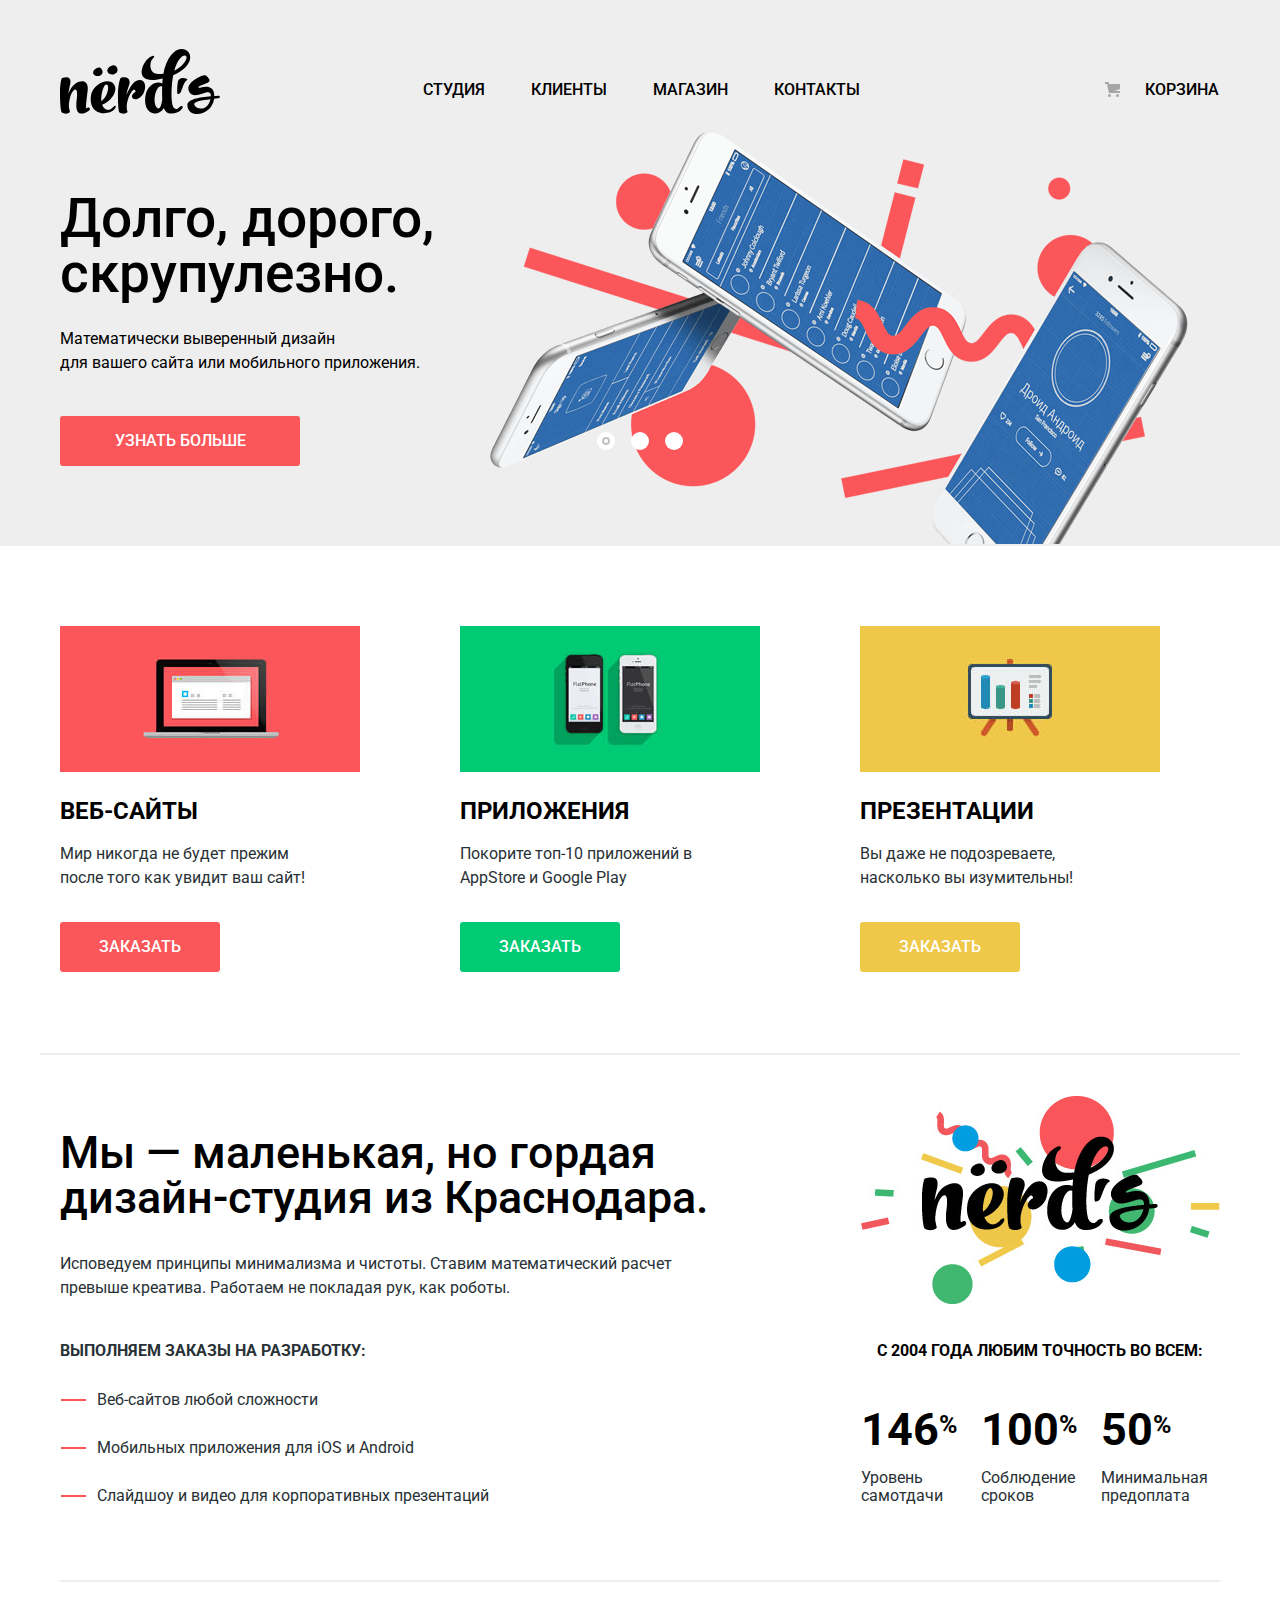
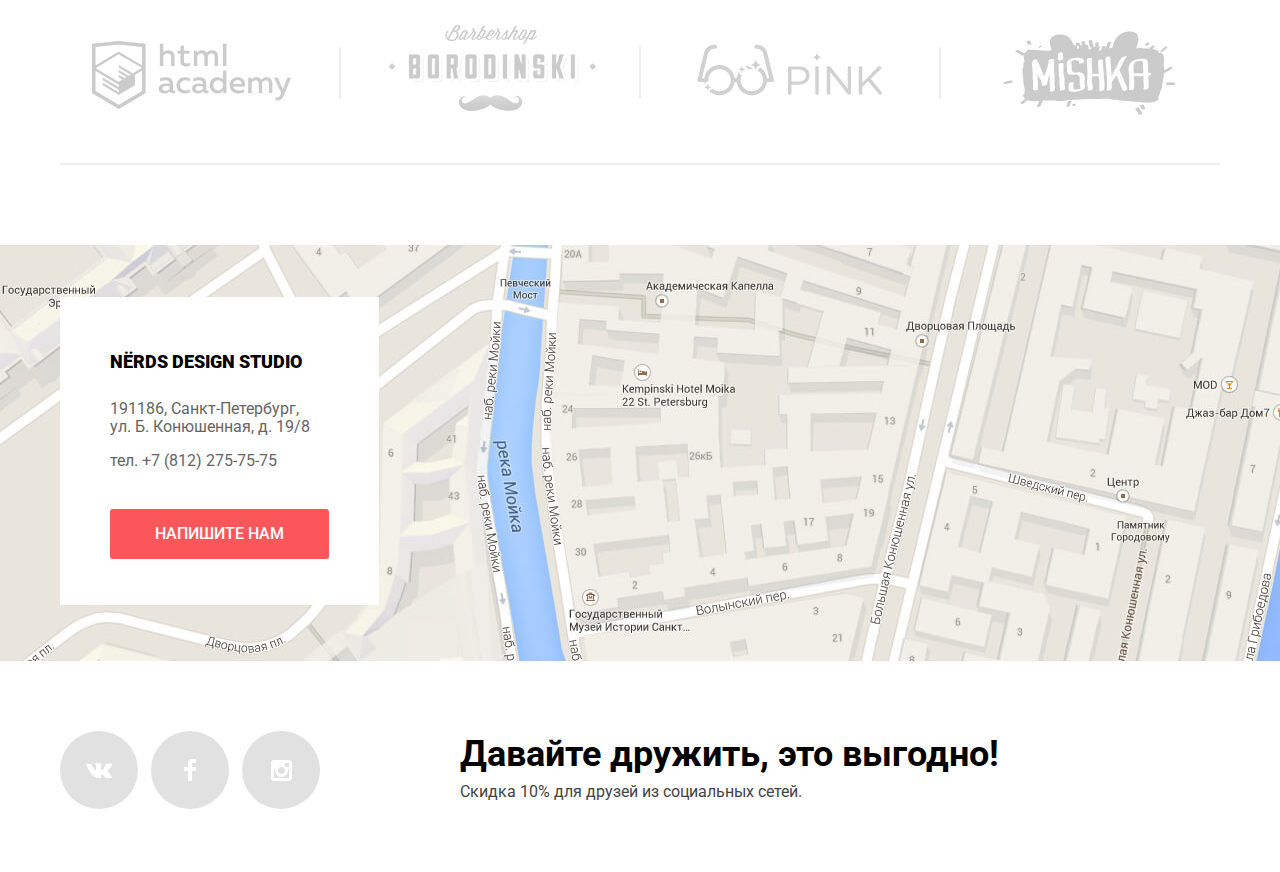
==== index.html @ b0006eb0 "Добавляет финальную версию" ====
<!DOCTYPE html>
<html lang="ru">
<head>
	<meta charset="utf-8">
	<title>Дизайн-студия Нёрдс</title>
	<link href="https://fonts.googleapis.com/css?family=Roboto:400,500,700&amp;subset=cyrillic" rel="stylesheet"> 
	<link rel="stylesheet" href="css/normalize.css">
	<link rel="stylesheet" href="css/minstyle.css">
</head>
<body>
<header class="main-header">
	<nav class="main-navigation">
		<div class="main-navigation-wrapper">
			<div class="container">
				<a class="main-header-logo">
					<img src="img/nerds-logo.svg" alt="Логотип Nerds" width="160" height="65">
				</a>
				<ul class="site-navigation">
					<li><a href="studio.html">Студия</a></li>
					<li><a href="clients.html">Клиенты</a></li>
					<li><a href="catalog.html">Магазин</a></li>
					<li><a href="contacts.html">Контакты</a></li>
				</ul>
				<ul class="user-navigation">
					<li class="cart-link"><a href="cart.html">Корзина</a></li>
				</ul>
			</div>
		</div>
	</nav>
	<section class="slider">
		<div class="container">
			<h2 class="visually-hidden">Преимущества</h2>
			<input class="visually-hidden" type="radio" id="product-1" name="toggle" checked>
			<input class="visually-hidden" type="radio" id="product-2" name="toggle">
			<input class="visually-hidden" type="radio" id="product-3" name="toggle">
			<div class="slider-controls">
				<label class="slider-controls-item slider-controls-item--1" for="product-1">Первый</label>
				<label class="slider-controls-item slider-controls-item--2" for="product-2">Второй</label>
				<label class="slider-controls-item slider-controls-item--3" for="product-3">Третий</label>
			</div>
			<ul class="slider-list">
				<li class="slider-item">
					<h3>Долго, дорого,<br> скрупулезно.</h3>
					<p>Математически выверенный дизайн<br> для вашего сайта или мобильного приложения.</p>
					<a class="slider-item-button button" href="#">Узнать больше</a>
				</li>
				<li class="slider-item">
					<h3>Любим математику как никто другой</h3>
					<p>Никакого креатива, только математические формулы для расчета идеальных пропорций.</p>
					<a class="slider-item-button button" href="#">Узнать больше</a>
				</li>
				<li class="slider-item">
					<h3>Только ночь,<br> только хардкор</h3>
					<p>Работать днем, как все? Мы против этого.<br> Ближе к полуночи работа только начинается.</p>
					<a class="slider-item-button button" href="#">Узнать больше</a>
				</li>
			</ul> 
		</div>
    </section>
</header>
<main>
	<section class="services container">
		<h2 class="visually-hidden">Услуги</h2>
		<ul class="services-list">
			<li class="services-item sites">
				<img src="img/illustration-1.jpg" alt="sites" width="300" height="146">
				<h3>Веб-сайты</h3>
				<p>Мир никогда не будет прежим после того как увидит ваш сайт!</p>
				<a class="button button-sites" href="catalog.html">Заказать</a>
			</li>
			<li class="services-item apps">
				<img src="img/illustration-2.jpg" alt="sites" width="300" height="146">
				<h3>Приложения</h3>
				<p>Покорите топ-10 приложений в AppStore и Google Play</p>
				<a class="button button-apps" href="catalog.html">Заказать</a>
			</li>
			<li class="services-item presentation">
				<img src="img/illustration-3.jpg" alt="sites" width="300" height="146">
				<h3>Презентации</h3>
				<p>Вы даже не подозреваете, насколько вы изумительны!</p>
				<a class="button button-presentation" href="catalog.html">Заказать</a>
			</li>
		</ul>
	</section>
	<section class="description container">
		<div class="about-us">
			<h2>Мы — маленькая, но гордая дизайн-студия из Краснодара.</h2>
			<p>Исповедуем принципы минимализма и чистоты. Ставим математический расчет превыше креатива. Работаем не покладая рук, как роботы.</p>
			<p class="orders">Выполняем заказы на разработку:</p>
			<ul class="orders-list">
				<li class="orders-item">Веб-сайтов любой сложности</li>
				<li class="orders-item">Мобильных приложения для iOS и Android</li>
				<li class="orders-item">Слайдшоу и видео для корпоративных презентаций</li>
			</ul>
		</div>
		<div class="statistic">
			<div class="nerds-stat-logo">
				<img src="img/nerds-illustration.jpg" alt="Статистика Нёрдс" width="360" height="208">
			</div>
			<table class="statistic-table">
				<caption class="statistic-list">С 2004 года любим точность во всем:</caption>
				<tr class="statistic-percents">
					<td>146<sup>%</sup></td>
					<td>100<sup>%</sup></td>
					<td>50<sup>%</sup></td>
				</tr>
				<tr class="statistic-title">
					<td>Уровень самотдачи</td>
					<td>Соблюдение сроков</td>
					<td>Минимальная предоплата</td>
				</tr>
			</table>
		</div>
	</section>
	<section class="partners container">
		<h3 class="visually-hidden">Наши партнеры</h3>
		<ul class="partners-list">
			<li class="partners-item">
				<div class="htmlacademy-wrapper">
					<a class="htmlacademy" href="https://htmlacademy.ru/intensive/htmlcss">
						<span class="visually-hidden">HTML Academy</span>
						<img src="img/logo-1.png" alt="htmlacademy" width="260" height="180">
					</a>
				</div>
			</li>
			<li class="partners-item">
				<div class="barbershop-wrapper">
					<a class="barbershop" href="https://barbershop.ru">
						<span class="visually-hidden">Barbershop Borodinski</span>
						<img src="img/logo-2.png" alt="htmlacademy" width="260" height="180">
					</a>
				</div>
			</li>
			<li class="partners-item">
				<div class="pink-wrapper">
					<a class="pink" href="https://pink.ru">
						<span class="visually-hidden">Pink</span>
						<img src="img/logo-3.png" alt="htmlacademy" width="260" height="180">
					</a>
				</div>
			</li>
			<li class="partners-item">
				<div class="mishka-wrapper">
					<a class="mishka" href="https://mishka.ru" aria-label="[Mishka]">
						<span class="visually-hidden">Pink</span>
						<img src="img/logo-4.png" alt="htmlacademy" width="260" height="180">
					</a>
				</div>
			</li>
		</ul>
	</section>
	<section class="contacts">
		<div class="contacts-wrapper ">
			<div class="contacts-wrapper-info">
				<h3 class="visually-hidden">Контактная информация</h3>
				<p class="contact-info"><b>NЁRDS DESIGN STUDIO</b></p>
				<p class="contact-addr">191186, Санкт-Петербург,<br>
				ул. Б. Конюшенная, д. 19/8<br>
				</p>
				<p class="contact-phone">тел. +7 (812) 275-75-75</p>
				<a class="button contacts-button" href="writeus.html">Напишите нам</a>
			</div>
		</div>
		<div class="map">
			<iframe src="https://www.google.com/maps/embed?pb=!1m14!1m8!1m3!1d1998.5652524345262!2d30.321449282226784!3d59.93935586228049!3m2!1i1024!2i768!4f13.1!3m3!1m2!1s0x4696310fca145cc1%3A0x42b32648d8238007!2z0JHQvtC70YzRiNCw0Y8g0JrQvtC90Y7RiNC10L3QvdCw0Y8g0YPQuy4sIDE5LzgsINCh0LDQvdC60YIt0J_QtdGC0LXRgNCx0YPRgNCzLCDQoNC-0YHRgdC40Y8sIDE5MTE4Ng!5e0!3m2!1sru!2sua!4v1536002552694" width="1440" height="416" style="border:0" allowfullscreen></iframe>
		</div>
	</section>
</main>
<footer class="main-footer">
	<div class="container">
		<div class="social">
			<ul class="social-list">
				<li><a class="social-button" href="#" aria-label="[Вконтакте]">
					<svg xmlns="http://www.w3.org/2000/svg" width="26" height="15" viewBox="0 0 26 15"><path fill="#FFF" d="M16.138 11.51c.956-.309 2.18 2.04 3.483 2.939.978.681 1.727.534 1.727.534l3.473-.05s1.815-.112.957-1.554c-.071-.12-.503-1.069-2.585-3.022-2.177-2.043-1.882-1.712.739-5.244 1.597-2.153 2.236-3.468 2.036-4.028-.192-.539-1.365-.399-1.365-.399L20.69.713c-.381.001-.704.119-.851.515-.003.004-.621 1.666-1.445 3.079-1.741 2.989-2.436 3.148-2.724 2.961-.661-.433-.494-1.737-.494-2.664 0-2.897.432-4.105-.846-4.417-.427-.104-.739-.172-1.828-.182-1.392-.021-2.574 0-3.244.329-.445.223-.786.712-.579.74.26.035.843.16 1.155.586.401.552.389 1.789.389 1.789s.229 3.411-.54 3.834c-.528.29-1.25-.302-2.803-3.016-.793-1.388-1.392-2.922-1.392-2.922s-.116-.285-.326-.441c-.25-.185-.6-.244-.6-.244L.848.684S.29.7.085.946c-.182.218-.015.668-.015.668s2.909 6.881 6.203 10.347c3.02 3.182 6.452 2.971 6.452 2.971h1.555s.469-.054.709-.312c.224-.24.214-.691.214-.691s-.031-2.109.935-2.419z"/></svg></a>
				</li>
				<li><a class="social-button" href="#" aria-label="[Фейсбук]">
					<svg xmlns="http://www.w3.org/2000/svg" width="12" height="22" viewBox="0 0 12 22"><path fill="#FFF" d="M12 4V0H8a4 4 0 0 0-4 4v4H0v4h4v10h4V12h4V8H8V4h4z"/></svg></a>
				</li>
				<li><a class="social-button" href="#" aria-label="[Инстаграм]">
					<svg xmlns="http://www.w3.org/2000/svg" width="21" height="21" viewBox="0 0 21 21"><path fill="#FFF" d="M18 0H3C1.35 0 0 1.35 0 3v15c0 1.65 1.35 3 3 3h15c1.65 0 3-1.35 3-3V3c0-1.65-1.35-3-3-3zm-7.5 7c1.93 0 3.5 1.57 3.5 3.5S12.43 14 10.5 14 7 12.43 7 10.5 8.57 7 10.5 7zM18 18H3V9h1.181A6.504 6.504 0 0 0 4 10.5a6.5 6.5 0 1 0 13 0 6.45 6.45 0 0 0-.181-1.5H18v9zm0-11h-4V3h4v4z"/></svg></a>
				</li>
			</ul>
		</div>
		<div class="social-friend">
			<p class="social-title">Давайте дружить, это выгодно!</p>
			<p class="social-description">Скидка 10% для друзей из социальных сетей.</p>
		</div>
	</div>
</footer>	
<section class="modal modal-write-us">
	<button class="modal-close" type="button">
		<svg xmlns="http://www.w3.org/2000/svg" width="21" height="21" viewBox="0 0 21 21"><path fill="#FB565A" d="M13.328 10.5l7.371-7.371a1.003 1.003 0 0 0 0-1.414L19.285.3a1.003 1.003 0 0 0-1.414 0L10.5 7.672 3.129.301a1.003 1.003 0 0 0-1.414 0L.301 1.715a1.003 1.003 0 0 0 0 1.414L7.672 10.5.301 17.871a1.003 1.003 0 0 0 0 1.414l1.415 1.414a1.003 1.003 0 0 0 1.414 0l7.371-7.371 7.371 7.371a1.003 1.003 0 0 0 1.414 0l1.414-1.414a1.003 1.003 0 0 0 0-1.414L13.328 10.5z"/>
		</svg>
	</button>
	<h2 class="message-title">Напишите нам</h2>
	<form class="message-form" action="https://echo.htmlacademy.ru" method="post">
		<div class="message-wrapper" >
			<label class="message-item" for="message-name">Ваше имя</label>
			<input type="text" name="login" id="message-name" placeholder="Имя Фамилия">
		</div>
		<div class="message-wrapper">
			<label class="message-item" for="message-email">Ваш e-mail</label>
			<input type="email" name="e-mail" id="message-email" placeholder="email@example.com">
		</div>
		<div class="message-wrapper message-wrapper-text">
			<label class="message-item" for="message-text">Текст письма:</label>
			<textarea name="letter-text" id="message-text" cols="30" rows="5" placeholder="В свободной форме"></textarea>
		</div>
		<button class="button modal-button-send" type="submit">Отправить</button>
	</form>
</section>
<script src="js/minscript.js"></script>
</body>
</html>
---- css/minstyle.css ----
body{margin:0;padding:0;min-width:1200px;font-family:"Roboto",Arial,sans-serif;font-size:16px;line-height:24px;font-weight:400;color:#000}a{text-decoration:none}img{max-width:100%;height:auto}.visually-hidden{position:absolute;width:1px;height:1px;margin:-1px;border:0;padding:0;white-space:nowrap;-webkit-clip-path:inset(100%);clip-path:inset(100%);clip:rect(0 0 0 0);overflow:hidden}.container{width:1200px;margin:0 auto;padding:0 20px;-webkit-box-sizing:border-box;box-sizing:border-box}.main-header{font-size:16px;line-height:30px;background-color:#eee}.main-navigation{display:-webkit-box;display:-ms-flexbox;display:flex;-webkit-box-orient:vertical;-webkit-box-direction:normal;-ms-flex-direction:column;flex-direction:column;-webkit-box-align:center;-ms-flex-align:center;align-items:center}.main-header-logo{width:160px;height:65px;padding-right:80px;padding-top:49px}.main-header-logo:hover{opacity:.8}.main-header-logo:active{opacity:.3}.main-navigation-wrapper{width:100%;margin-bottom:0;background-color:#eee}.main-navigation-wrapper .container{display:-webkit-box;display:-ms-flexbox;display:flex;-webkit-box-pack:justify;-ms-flex-pack:justify;justify-content:space-between}.site-navigation,.user-navigation{padding:0;list-style:none}.site-navigation{position:relative;display:-webkit-box;display:-ms-flexbox;display:flex;-ms-flex-wrap:wrap;flex-wrap:wrap;width:560px;padding-top:34px}.site-navigation-current::after{content:"";position:absolute;bottom:-5px;left:253px;width:74px;height:2px;background-color:#fb565a}.user-navigation{display:-webkit-box;display:-ms-flexbox;display:flex;max-width:160px}.site-navigation a,.user-navigation a{display:block;padding-top:25px;padding-right:23px;padding-bottom:0;padding-left:23px;vertical-align:middle;font-size:16px;line-height:30px;font-weight:500;color:#000;text-transform:uppercase}.site-navigation a:hover,.site-navigation a:focus,.user-navigation a:hover,.user-navigation a:focus{color:#fb565a}.site-navigation a:active,.user-navigation a:active{color:#a6a6a6}.user-navigation .cart-link{position:relative;padding-left:62px;padding-top:34px}.cart-link::before{content:"";position:absolute;top:66px;left:45px;width:15px;height:15px;background-image:url(../img/cart-icon.svg);background-repeat:no-repeat;background-position:0 0;opacity:.3}.slider{position:relative;background-color:#eee;margin-bottom:80px}.slider-controls{position:absolute;left:50%;bottom:104px;z-index:4;width:160px;height:18px;text-align:center;font-size:0;-webkit-transform:translateX(-50%);-ms-transform:translateX(-50%);transform:translateX(-50%)}.slider-controls label{position:relative;display:inline-block;width:18px;height:18px;padding:8px;border-radius:50%;cursor:pointer}.slider-controls label::after{content:"";position:absolute;top:8px;left:8px;z-index:1;width:18px;height:18px;background:#fff;border-radius:50%}.slider-list{margin:0;padding:0;list-style:none}.slider-item{display:none;padding:70px 0 80px 0}.slider-item:nth-child(1){background-image:url(../img/slide1.png);background-repeat:no-repeat;background-position:99% -8px}.slider-item:nth-child(2){background-image:url(../img/slide2.png);background-repeat:no-repeat;background-position:100% 0}.slider-item:nth-child(3){background-image:url(../img/slide3.png);background-repeat:no-repeat;background-position:100% 20px}#product-1:checked~.slider-list .slider-item:nth-child(1){display:block}#product-2:checked~.slider-list .slider-item:nth-child(2){display:block}#product-3:checked~.slider-list .slider-item:nth-child(3){display:block}#product-1:focus~.slider-controls .slider-controls-item--1::after,#product-2:focus~.slider-controls .slider-controls-item--2::after,#product-3:focus~.slider-controls .slider-controls-item--3::after{outline:rgb(59,153,252) auto 1px}#product-1:checked~.slider-controls .slider-controls-item--1::before,#product-2:checked~.slider-controls .slider-controls-item--2::before,#product-3:checked~.slider-controls .slider-controls-item--3::before{content:"";position:absolute;left:50%;top:50%;z-index:2;width:4px;height:4px;margin:-4px;background-color:inherit;border:2px solid #c1c1c1;border-radius:50%}.slider-item h3{max-width:600px;margin:0;margin-bottom:26px;font-size:55px;line-height:55px;font-weight:500}.slider-item p{font-size:16px;line-height:24px;max-width:430px;margin:0;margin-bottom:41px}.button{display:block;width:240px;padding:16px 0;font-size:16px;line-height:18px;font-weight:500;color:#fff;text-transform:uppercase;text-align:center;vertical-align:middle;text-decoration:none;background-color:#fb565a;border-radius:3px;border:none}.button:hover{background-color:#e74246}.button:active{color:rgba(255,255,255,.3);background-color:#d7373b;-webkit-box-shadow:0 3px rgba(0,0,0,.1) inset;box-shadow:0 3px rgba(0,0,0,.1) inset}.services{border-bottom:2px solid #eee;padding-bottom:61px;margin-bottom:20px}.services-list{display:-webkit-box;display:-ms-flexbox;display:flex;-webkit-box-pack:center;-ms-flex-pack:center;justify-content:center;-ms-flex-wrap:wrap;flex-wrap:wrap;margin:0;padding:0;list-style:none}.services-item{width:300px;margin-right:100px;margin-bottom:20px}.services-item:last-child{margin-right:60px}.services-item h3{margin:0;padding:0;padding-top:17px;font-size:24px;line-height:30px;font-weight:700;text-transform:uppercase}.services-item p{padding-bottom:16px;width:260px;color:#283136}.services-list .button{width:160px}.button-apps{background-color:#00ca74}.button-apps:hover{background-color:#00bc6c}.button-apps:active{background-color:#096}.button-presentation{background-color:#efc84a}.button-presentation:hover{background-color:#eab534}.button-presentation:active{background-color:#e5a722}.description{display:-webkit-box;display:-ms-flexbox;display:flex;-webkit-box-pack:justify;-ms-flex-pack:justify;justify-content:space-between;margin-top:41px;margin-bottom:72px}.about-us{width:660px}.statistic{width:360px}.about-us h2{margin:0;padding:0;padding-top:34px;padding-bottom:16px;font-size:45px;line-height:45px;font-weight:500}.about-us p{color:#283136}.orders{padding:0;padding-top:23px;font-size:16px;font-weight:700;line-height:24px;text-transform:uppercase}.orders-list{margin:0;margin-top:25px;padding:0;list-style:none}.orders-item{position:relative;margin-top:24px;padding-left:37px;color:#283136}.orders-item::before{content:"";position:absolute;top:11px;left:1px;width:25px;height:2px;background-color:#fb565a}.nerds-stat-logo{margin-bottom:28px}.statistic-table{border-collapse:collapse}.statistic-list{margin-bottom:43px;text-transform:uppercase;font-weight:700}.statistic-table td{width:33.33%}.statistic-title td{padding-top:16px}.statistic-percents{font-size:45px;line-height:45px;font-weight:700}.statistic-percents sup{font-size:25px}.statistic-title{line-height:18px;color:#283136}.partners{margin:0 auto;margin-bottom:80px}.partners-list{position:relative;max-height:181px;padding:0;margin:0;display:-webkit-box;display:-ms-flexbox;display:flex;-webkit-box-pack:justify;-ms-flex-pack:justify;justify-content:space-between;-webkit-box-align:center;-ms-flex-align:center;align-items:center;list-style:none;border-bottom:2px solid #eee;border-top:2px solid #eee}.htmlacademy-wrapper::after{content:"";position:absolute;top:65px;left:279px;width:2px;height:52px;background-color:#eee}.htmlacademy{opacity:.2}.htmlacademy:hover{opacity:1}.htmlacademy:active{opacity:.1}.barbershop-wrapper::after{content:"";position:absolute;top:65px;left:579px;width:2px;height:52px;background-color:#eee}.barbershop{opacity:.2}.barbershop:hover{opacity:1}.barbershop:active{opacity:.1}.pink-wrapper::after{content:"";position:absolute;top:65px;left:879px;width:2px;height:52px;background-color:#eee}.pink{opacity:.2}.pink:hover{opacity:1}.pink:active{opacity:.1}.mishka{opacity:.2}.mishka:hover{opacity:1}.mishka:active{opacity:.1}.contacts-wrapper{position:relative;width:1160px;margin:0 auto;padding:0 20px}.contacts-wrapper-info{position:absolute;top:52px;left:20px;width:319px;min-height:308px;background-color:#fff}.map iframe{min-width:1160px;width:100%;height:416px;margin:0 auto;padding:0;border:none;background-image:url(../img/index-map.jpg)}.contact-info{margin:0;padding:0;font-size:18px;line-height:30px;font-weight:700;padding:50px 50px 7px 50px}.contact-addr,.contact-phone{padding-left:50px;line-height:18px;color:#666}.contacts-button{width:219px;margin:39px 40px 20px 50px}.header-container{display:-webkit-box;display:-ms-flexbox;display:flex;-webkit-box-pack:center;-ms-flex-pack:center;justify-content:center;background-color:#eee;padding-bottom:70px;margin-bottom:55px}.header-container h1{font-size:55px;line-height:55px;font-weight:500;width:760px;padding-top:34px;padding-left:27px}.content-columns{display:-webkit-box;display:-ms-flexbox;display:flex;-webkit-box-pack:justify;-ms-flex-pack:justify;justify-content:space-between}.filters{width:260px}.main-content{width:760px}.content-list{display:-webkit-box;display:-ms-flexbox;display:flex;-ms-flex-wrap:wrap;flex-wrap:wrap;-webkit-box-pack:justify;-ms-flex-pack:justify;justify-content:space-between;list-style:none;margin:0;padding:0;margin-bottom:25px}.filter fieldset{margin:0;padding:0;border:none}.range-filter{width:260px;margin-top:49px;margin-bottom:56px}.filter legend{font-size:18px;line-height:30px;font-weight:700;text-transform:uppercase}.range-controls{position:relative;height:41px;margin-bottom:15px;padding-top:39px;padding-right:20px;padding-left:20px;background-color:#f1f1f1;border-radius:5px}.range-controls .scale{height:2px;background:#d7dcde}.range-controls .bar{width:70%;height:2px;background:#00ca74}.range-controls .toggle{position:absolute;top:31px;left:0;width:4px;height:4px;padding:0;border:8px solid #fff;background-color:#ababab;-webkit-box-shadow:0 2px 1px 0 #cfcfcf;box-shadow:0 2px 1px 0 #cfcfcf;border-radius:50%;cursor:pointer}.range-controls .toggle-min{left:18px}.range-controls .toggle-max{left:160px}.price-controls{font-size:0}.price-controls label{display:inline-block;vertical-align:middle;width:50%;font-size:16px;text-transform:uppercase}.price-controls input{width:60px;padding:8px 10px;margin-left:10px;font-family:Roboto,Arial,sans-serif;font-size:16px;text-align:center;color:#283136;border:none;border-radius:5px;background:#f1f1f1}.max-price{text-align:right}.filter ul{padding:0;margin:0;list-style:none;line-height:20px;color:#283136}.filter-input:hover + label,.filter-input:focus + label{color:#000}.filter-input:disabled + label{color:#000;opacity:.3}.filter-button{width:260px;line-height:18px;color:#000;text-transform:uppercase;background-color:#eee}.filter-button:hover{background-color:#dfdfdf}.filter-button:active{color:rgba(0,0,0,.3);background-color:#d5d5d5}.grid-item input[type="radio"]{padding:0;margin:0;opacity:0}.grid-item label{position:relative;padding-left:5px;vertical-align:middle}.grid-list{padding:0;margin:0;margin-top:16px;margin-bottom:25px}.grid-item{padding-left:14px;padding-bottom:19px}.grid-item label::before{content:"";display:inline-block;vertical-align:middle;position:absolute;left:-30px;top:-3px;width:25px;height:25px;background-image:url(../img/radio-off.svg);background-repeat:no-repeat;opacity:.4}.grid-item input[type="radio"]:checked + label::before{content:"";display:inline-block;vertical-align:middle;position:absolute;left:-30px;top:-3px;width:25px;height:25px;background-image:url(../img/radio-on.svg);background-repeat:no-repeat;opacity:.4}.grid-item input[type="radio"]:hover + label::before{opacity:1;color:#000}.grid-item input[type="radio"]:disabled + label::before{opacity:.3}.grid-item input[type="radio"]:focus + label::before{outline:rgb(59,153,252) auto 1px}.features-item input[type="checkbox"]{padding:0;margin:0;opacity:0}.features-item label{position:relative;padding-left:5px;vertical-align:middle}.features-list{padding:0;margin:0;margin-top:16px;margin-bottom:31px}.features-item{padding-left:15px;padding-bottom:19px}.features-item label::before{content:"";display:inline-block;vertical-align:middle;position:absolute;left:-31px;top:-2px;width:23px;height:23px;background-image:url(../img/checkbox-off.svg);background-repeat:no-repeat;opacity:.4}.features-item input[type="checkbox"]:checked + label::before{content:"";display:inline-block;vertical-align:middle;position:absolute;left:-31px;top:-2px;width:27px;height:23px;background-image:url(../img/checkbox-on.svg);background-repeat:no-repeat;opacity:.4}.features-item input[type="checkbox"]:hover + label::before{opacity:1;color:#000}.features-item input[type="checkbox"]:disabled + label::before{opacity:.3}.features-item input[type="checkbox"]:focus + label::before{outline:rgb(59,153,252) auto 1px}.sorting{position:relative;display:-webkit-box;display:-ms-flexbox;display:flex;-webkit-box-pack:justify;-ms-flex-pack:justify;justify-content:space-between;padding-top:5px;padding-bottom:56px}.sort-content{display:-webkit-box;display:-ms-flexbox;display:flex;-webkit-box-pack:start;-ms-flex-pack:start;justify-content:flex-start;margin:0;padding:0;width:360px;list-style:none;text-transform:uppercase;font-size:14px;line-height:18px}.sort{margin:0;font-size:18px;line-height:18px;font-weight:700;text-transform:uppercase}.sort-content-item{padding-right:26px}.sort-button{color:#b2b2b2}.sort-button-active{color:#000}.sort-button:hover{color:#666}.sort-button:active{color:#000}.sort-button-down{position:absolute;width:11px;height:10px;top:9px;right:29px;background-image:url(../img/icon-down-dir.svg);background-repeat:no-repeat}.sort-button-up{position:absolute;width:11px;height:10px;top:9px;right:0;background-image:url(../img/icon-up-dir.svg);background-repeat:no-repeat;opacity:.2}.sort-button-down:hover{opacity:.5}.sort-button-down:active{opacity:1}.sort-button-up:hover{opacity:.5}.sort-button-up:active{opacity:1}.content-item h3{margin:0;padding:0;padding-top:25px;padding-bottom:15px;font-size:18px;line-height:30px;font-weight:700;text-transform:uppercase}.content-item p{margin:0;padding:0;padding-bottom:31px;padding-left:5px;padding-right:5px;width:240px;text-align:center;font-size:16px;line-height:18px;color:#666}.content-button{width:200px;margin-bottom:49px}.content-item{position:relative;width:360px;margin-bottom:27px;padding-top:40px}.content-item:hover{-webkit-box-shadow:0 6px 15px 0 rgba(0,1,1,.25);box-shadow:0 6px 15px 0 rgba(0,1,1,.25)}.content-item-wrapper::before{content:"";position:absolute;width:360px;height:40px;top:0;left:0;background:url(../img/browser.svg) no-repeat;opacity:.12}.content-item-wrapper:hover::before{opacity:1}.content-item-hidden{position:absolute;width:360px;bottom:0;left:0;background-color:#eee;display:none}.content-item:hover .content-item-hidden{display:-webkit-box;display:-ms-flexbox;display:flex;-webkit-box-orient:vertical;-webkit-box-direction:normal;-ms-flex-direction:column;flex-direction:column;-webkit-box-align:center;-ms-flex-align:center;align-items:center}.page-switch{display:-webkit-box;display:-ms-flexbox;display:flex;-ms-flex-wrap:wrap;flex-wrap:wrap;list-style:none;padding:0;margin:0;margin-bottom:60px}.page-item a{display:block;padding:13px 21px 13px 20px;margin-right:11px;color:#000;text-transform:uppercase;background-color:#eee;border-radius:3px}.page-item:last-child a{padding:13px 80px 13px 80px}.button-next{padding:0;margin:0;width:260px}.page-item a:hover{-webkit-box-shadow:inset 0 0 0 3px #dfdfdf;box-shadow:inset 0 0 0 3px #dfdfdf;background-color:#dfdfdf}.page-item a:active{color:rgba(0,0,0,.3);background-color:#d5d5d5;-webkit-box-shadow:inset 0 3px rgba(0,0,0,.1);box-shadow:inset 0 3px rgba(0,0,0,.1)}.page-item-curent a{-webkit-box-shadow:inset 0 0 0 3px #dbdbdb;box-shadow:inset 0 0 0 3px #dbdbdb;background-color:#fff}.main-footer .container{display:-webkit-box;display:-ms-flexbox;display:flex}.social{margin:0;margin-right:140px}.social-friend{width:560px}.main-footer{margin:63px 0}.social-list{display:-webkit-box;display:-ms-flexbox;display:flex;-ms-flex-wrap:wrap;flex-wrap:wrap;-webkit-box-pack:justify;-ms-flex-pack:justify;justify-content:space-between;width:260px;margin:0 auto;padding:0;list-style:none}.social-list a{text-decoration:none}.social-button{display:-webkit-box;display:-ms-flexbox;display:flex;-webkit-box-align:center;-ms-flex-align:center;align-items:center;-webkit-box-pack:center;-ms-flex-pack:center;justify-content:center;width:78px;height:78px;background-color:#e1e1e1;border-radius:50%}.social-button:hover,.social-button:focus{background-color:#e74246;-webkit-transition:0.5s;-o-transition:0.5s;transition:0.5s}.social-button:active path{fill:#e37376;background-color:#d7373b}.social-title{margin:0;margin-top:5px;padding:0;font-size:36px;line-height:36px;font-weight:700}.social-description{margin:0;margin-top:9px;padding:0;line-height:22px;color:#444}@-webkit-keyframes fadein{0%{-webkit-transform:scale(50%,50%);transform:scale(50%,50%);opacity:0}100%{-webkit-transform:scale(50%,50%);transform:scale(50%,50%);opacity:1}}@keyframes fadein{0%{-webkit-transform:scale(50%,50%);transform:scale(50%,50%);opacity:0}100%{-webkit-transform:scale(50%,50%);transform:scale(50%,50%);opacity:1}}@-webkit-keyframes shake{0%,100%{-webkit-transform:translate(-50%,-50%);transform:translate(-50%,-50%)}10%,30%,50%,70%,90%{-webkit-transform:translate(-49.8%,-49.8%);transform:translate(-49.8%,-49.8%)}20%,40%,60%,80%{-webkit-transform:translate(-50.2%,-50.2%);transform:translate(-50.2%,-50.2%)}}@keyframes shake{0%,100%{-webkit-transform:translate(-50%,-50%);transform:translate(-50%,-50%)}10%,30%,50%,70%,90%{-webkit-transform:translate(-49.8%,-49.8%);transform:translate(-49.8%,-49.8%)}20%,40%,60%,80%{-webkit-transform:translate(-50.2%,-50.2%);transform:translate(-50.2%,-50.2%)}}.modal{width:760px;margin:0 auto;position:fixed;z-index:5;top:50%;left:50%;-webkit-transform:translate(-50%,-50%);-ms-transform:translate(-50%,-50%);transform:translate(-50%,-50%);background-color:#fff;padding:62px 100px 84px 100px;-webkit-box-shadow:0 20px 40px 0 rgba(0,1,1,.75);box-shadow:0 20px 40px 0 rgba(0,1,1,.75);display:none}.modal-show{display:block;-webkit-animation:fadein 0.6s;animation:fadein 0.6s}.modal-error{-webkit-animation:shake 0.6s;animation:shake 0.6s}.modal-close{position:absolute;top:72px;left:841px;border:none;background:transparent;cursor:pointer}.modal-close path{fill:rgba(251,86,90,.3)}.modal-close:hover path{fill:rgba(251,86,90,1)}.modal-close:active path{fill:rgba(251,86,90,.1)}.message-form{display:-webkit-box;display:-ms-flexbox;display:flex;-ms-flex-wrap:wrap;flex-wrap:wrap;-webkit-box-pack:justify;-ms-flex-pack:justify;justify-content:space-between}.message-wrapper{display:-webkit-box;display:-ms-flexbox;display:flex;-webkit-box-orient:vertical;-webkit-box-direction:normal;-ms-flex-direction:column;flex-direction:column;width:360px}.message-title{margin:0;margin-bottom:40px;padding:0;font-size:45px;line-height:45px;font-weight:500}.message-wrapper-text{margin-top:30px;width:100%}.message-item{margin-bottom:10px;line-height:18px;font-weight:700}.message-wrapper input{margin:0;padding:16px;font:inherit;line-height:18px;border:none;border-radius:3px solid d7dcde;-webkit-box-shadow:inset 2px 2px 0 0 #d7dcde,inset -2px -2px 0 0 #d7dcde;box-shadow:inset 2px 2px 0 0 #d7dcde,inset -2px -2px 0 0 #d7dcde}.message-wrapper input:hover{-webkit-box-shadow:inset 2px 2px 0 0 #b4b9bb,inset -2px -2px 0 0 #b4b9bb;box-shadow:inset 2px 2px 0 0 #b4b9bb,inset -2px -2px 0 0 #b4b9bb}.message-wrapper input:focus{-webkit-box-shadow:inset 2px 2px 0 0 #000000,inset -2px -2px 0 0 #000;box-shadow:inset 2px 2px 0 0 #000000,inset -2px -2px 0 0 #000}.message-wrapper input:invalid{-webkit-box-shadow:inset 2px 2px 0 0 #e74246,inset -2px -2px 0 0 #e74246;box-shadow:inset 2px 2px 0 0 #e74246,inset -2px -2px 0 0 #e74246;color:#e74246}.message-wrapper textarea{font:inherit;font-size:16px;line-height:18px;padding-left:15px;padding-top:10px;resize:none}.modal-button-send{margin-top:42px;width:260px}
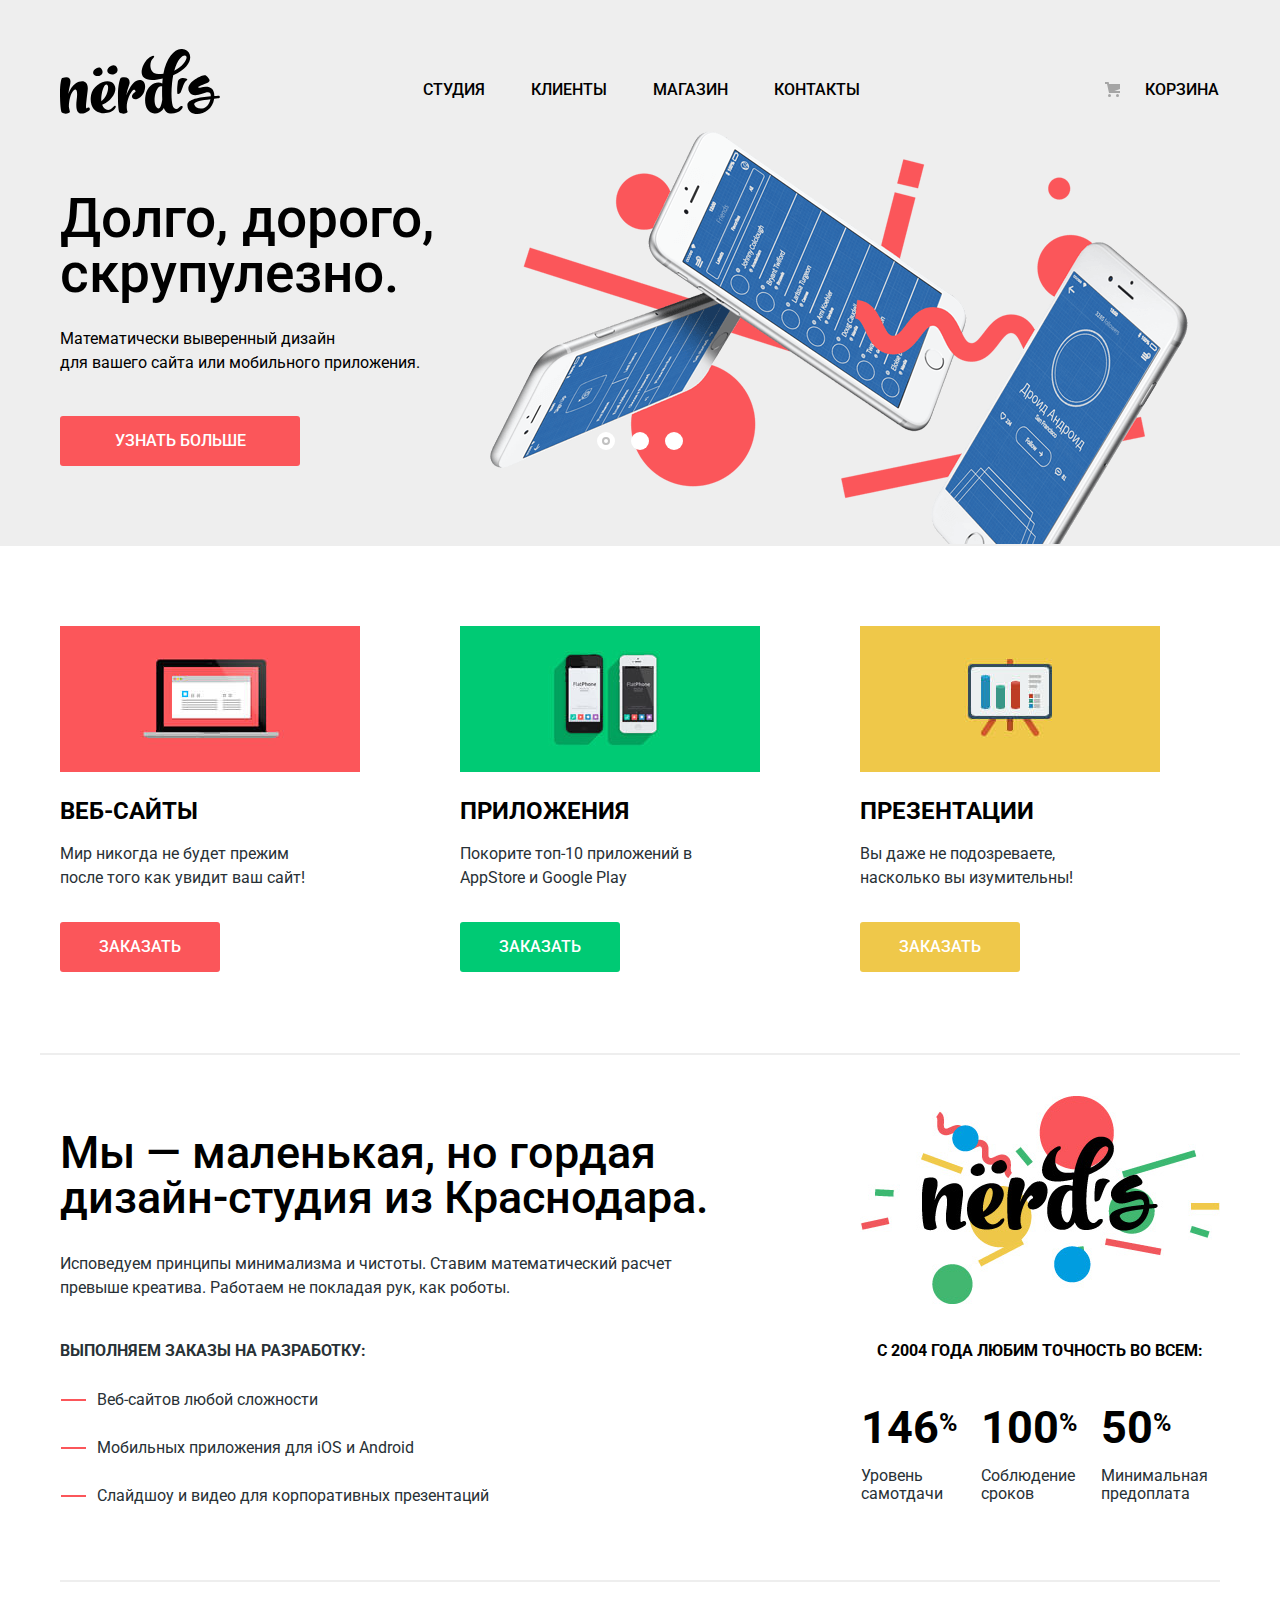
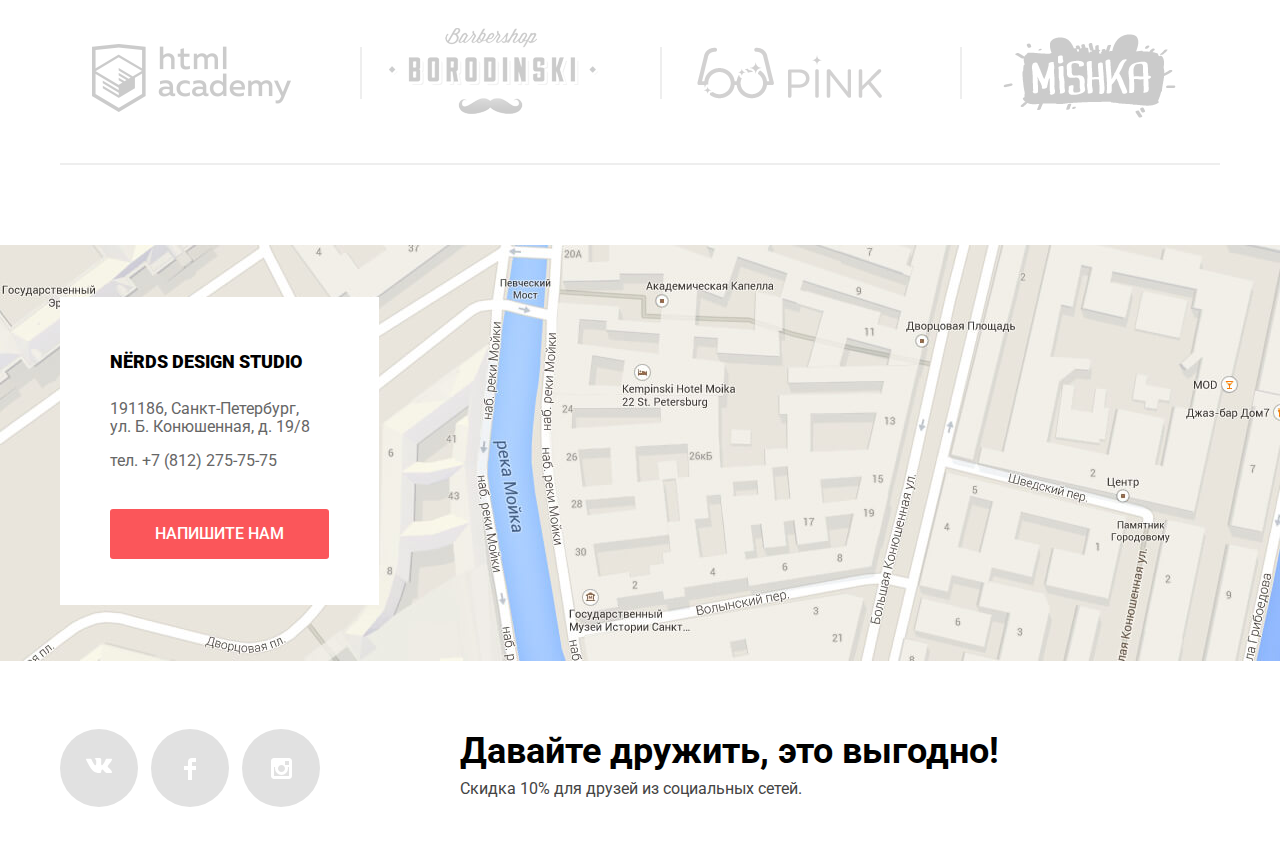
==== commit 99edeba6: "Добавляет правки финал 2" ====
--- a/index.html
+++ b/index.html
@@ -5,7 +5,7 @@
 	<title>Дизайн-студия Нёрдс</title>
 	<link href="https://fonts.googleapis.com/css?family=Roboto:400,500,700&amp;subset=cyrillic" rel="stylesheet"> 
 	<link rel="stylesheet" href="css/normalize.css">
-	<link rel="stylesheet" href="css/minstyle.css">
+	<link rel="stylesheet" href="css/style.min.css">
 </head>
 <body>
 <header class="main-header">
@@ -30,9 +30,9 @@
 	<section class="slider">
 		<div class="container">
 			<h2 class="visually-hidden">Преимущества</h2>
-			<input class="visually-hidden" type="radio" id="product-1" name="toggle" checked>
-			<input class="visually-hidden" type="radio" id="product-2" name="toggle">
-			<input class="visually-hidden" type="radio" id="product-3" name="toggle">
+			<input class="visually-hidden product-1" type="radio" id="product-1" name="toggle" checked>
+			<input class="visually-hidden product-2" type="radio" id="product-2" name="toggle">
+			<input class="visually-hidden product-3" type="radio" id="product-3" name="toggle">
 			<div class="slider-controls">
 				<label class="slider-controls-item slider-controls-item--1" for="product-1">Первый</label>
 				<label class="slider-controls-item slider-controls-item--2" for="product-2">Второй</label>
@@ -116,36 +116,24 @@
 		<h3 class="visually-hidden">Наши партнеры</h3>
 		<ul class="partners-list">
 			<li class="partners-item">
-				<div class="htmlacademy-wrapper">
-					<a class="htmlacademy" href="https://htmlacademy.ru/intensive/htmlcss">
-						<span class="visually-hidden">HTML Academy</span>
-						<img src="img/logo-1.png" alt="htmlacademy" width="260" height="180">
-					</a>
-				</div>
-			</li>
-			<li class="partners-item">
-				<div class="barbershop-wrapper">
-					<a class="barbershop" href="https://barbershop.ru">
-						<span class="visually-hidden">Barbershop Borodinski</span>
-						<img src="img/logo-2.png" alt="htmlacademy" width="260" height="180">
-					</a>
-				</div>
-			</li>
-			<li class="partners-item">
-				<div class="pink-wrapper">
-					<a class="pink" href="https://pink.ru">
-						<span class="visually-hidden">Pink</span>
-						<img src="img/logo-3.png" alt="htmlacademy" width="260" height="180">
-					</a>
-				</div>
-			</li>
-			<li class="partners-item">
-				<div class="mishka-wrapper">
-					<a class="mishka" href="https://mishka.ru" aria-label="[Mishka]">
-						<span class="visually-hidden">Pink</span>
-						<img src="img/logo-4.png" alt="htmlacademy" width="260" height="180">
-					</a>
-				</div>
+				<a class="htmlacademy" href="https://htmlacademy.ru/intensive/htmlcss">HTML Academy
+					<img src="img/logo-1.png" alt="htmlacademy" width="260" height="180">
+				</a>
+			</li>
+			<li class="partners-item">
+				<a class="barbershop" href="https://barbershop.ru">Barbershop Borodinski
+					<img src="img/logo-2.png" alt="htmlacademy" width="260" height="180">
+				</a>
+			</li>
+			<li class="partners-item">
+				<a class="pink" href="https://pink.ru">Pink
+					<img src="img/logo-3.png" alt="htmlacademy" width="260" height="180">
+				</a>
+			</li>
+			<li class="partners-item">
+				<a class="mishka" href="https://mishka.ru">Mishka
+					<img src="img/logo-4.png" alt="htmlacademy" width="260" height="180">
+				</a>
 			</li>
 		</ul>
 	</section>
@@ -170,13 +158,13 @@
 	<div class="container">
 		<div class="social">
 			<ul class="social-list">
-				<li><a class="social-button" href="#" aria-label="[Вконтакте]">
+				<li><a class="social-button" href="#">Вконтакте
 					<svg xmlns="http://www.w3.org/2000/svg" width="26" height="15" viewBox="0 0 26 15"><path fill="#FFF" d="M16.138 11.51c.956-.309 2.18 2.04 3.483 2.939.978.681 1.727.534 1.727.534l3.473-.05s1.815-.112.957-1.554c-.071-.12-.503-1.069-2.585-3.022-2.177-2.043-1.882-1.712.739-5.244 1.597-2.153 2.236-3.468 2.036-4.028-.192-.539-1.365-.399-1.365-.399L20.69.713c-.381.001-.704.119-.851.515-.003.004-.621 1.666-1.445 3.079-1.741 2.989-2.436 3.148-2.724 2.961-.661-.433-.494-1.737-.494-2.664 0-2.897.432-4.105-.846-4.417-.427-.104-.739-.172-1.828-.182-1.392-.021-2.574 0-3.244.329-.445.223-.786.712-.579.74.26.035.843.16 1.155.586.401.552.389 1.789.389 1.789s.229 3.411-.54 3.834c-.528.29-1.25-.302-2.803-3.016-.793-1.388-1.392-2.922-1.392-2.922s-.116-.285-.326-.441c-.25-.185-.6-.244-.6-.244L.848.684S.29.7.085.946c-.182.218-.015.668-.015.668s2.909 6.881 6.203 10.347c3.02 3.182 6.452 2.971 6.452 2.971h1.555s.469-.054.709-.312c.224-.24.214-.691.214-.691s-.031-2.109.935-2.419z"/></svg></a>
 				</li>
-				<li><a class="social-button" href="#" aria-label="[Фейсбук]">
+				<li><a class="social-button" href="#">Фейсбук
 					<svg xmlns="http://www.w3.org/2000/svg" width="12" height="22" viewBox="0 0 12 22"><path fill="#FFF" d="M12 4V0H8a4 4 0 0 0-4 4v4H0v4h4v10h4V12h4V8H8V4h4z"/></svg></a>
 				</li>
-				<li><a class="social-button" href="#" aria-label="[Инстаграм]">
+				<li><a class="social-button" href="#">Инстаграм
 					<svg xmlns="http://www.w3.org/2000/svg" width="21" height="21" viewBox="0 0 21 21"><path fill="#FFF" d="M18 0H3C1.35 0 0 1.35 0 3v15c0 1.65 1.35 3 3 3h15c1.65 0 3-1.35 3-3V3c0-1.65-1.35-3-3-3zm-7.5 7c1.93 0 3.5 1.57 3.5 3.5S12.43 14 10.5 14 7 12.43 7 10.5 8.57 7 10.5 7zM18 18H3V9h1.181A6.504 6.504 0 0 0 4 10.5a6.5 6.5 0 1 0 13 0 6.45 6.45 0 0 0-.181-1.5H18v9zm0-11h-4V3h4v4z"/></svg></a>
 				</li>
 			</ul>
@@ -188,7 +176,7 @@
 	</div>
 </footer>	
 <section class="modal modal-write-us">
-	<button class="modal-close" type="button">
+	<button class="modal-close" type="button">Закрыть
 		<svg xmlns="http://www.w3.org/2000/svg" width="21" height="21" viewBox="0 0 21 21"><path fill="#FB565A" d="M13.328 10.5l7.371-7.371a1.003 1.003 0 0 0 0-1.414L19.285.3a1.003 1.003 0 0 0-1.414 0L10.5 7.672 3.129.301a1.003 1.003 0 0 0-1.414 0L.301 1.715a1.003 1.003 0 0 0 0 1.414L7.672 10.5.301 17.871a1.003 1.003 0 0 0 0 1.414l1.415 1.414a1.003 1.003 0 0 0 1.414 0l7.371-7.371 7.371 7.371a1.003 1.003 0 0 0 1.414 0l1.414-1.414a1.003 1.003 0 0 0 0-1.414L13.328 10.5z"/>
 		</svg>
 	</button>
@@ -209,6 +197,6 @@
 		<button class="button modal-button-send" type="submit">Отправить</button>
 	</form>
 </section>
-<script src="js/minscript.js"></script>
+<script src="js/script.min.js"></script>
 </body>
 </html>
--- a/css/style.min.css
+++ b/css/style.min.css
@@ -0,0 +1 @@
+body{margin:0;padding:0;min-width:1200px;font-family:"Roboto",Arial,sans-serif;font-size:16px;line-height:24px;font-weight:400;color:#000}a{text-decoration:none}img{max-width:100%;height:auto}.visually-hidden{position:absolute;width:1px;height:1px;margin:-1px;border:0;padding:0;white-space:nowrap;-webkit-clip-path:inset(100%);clip-path:inset(100%);clip:rect(0 0 0 0);overflow:hidden}.container{width:1200px;margin:0 auto;padding:0 20px;-webkit-box-sizing:border-box;box-sizing:border-box}.main-header{font-size:16px;line-height:30px;background-color:#eee}.main-navigation{display:-webkit-box;display:-ms-flexbox;display:flex;-webkit-box-orient:vertical;-webkit-box-direction:normal;-ms-flex-direction:column;flex-direction:column;-webkit-box-align:center;-ms-flex-align:center;align-items:center}.main-header-logo{width:160px;height:65px;padding-right:80px;padding-top:49px}.main-header-logo:hover,.main-header-logo:focus{opacity:.8}.main-header-logo:active{opacity:.3}.main-navigation-wrapper{width:100%;margin-bottom:0;background-color:#eee}.main-navigation-wrapper .container{display:-webkit-box;display:-ms-flexbox;display:flex;-webkit-box-pack:justify;-ms-flex-pack:justify;justify-content:space-between}.site-navigation,.user-navigation{padding:0;list-style:none}.site-navigation{position:relative;display:-webkit-box;display:-ms-flexbox;display:flex;-ms-flex-wrap:wrap;flex-wrap:wrap;width:560px;padding-top:34px}.site-navigation-current::after{content:"";position:absolute;bottom:-5px;left:253px;width:74px;height:2px;background-color:#fb565a}.user-navigation{display:-webkit-box;display:-ms-flexbox;display:flex;max-width:160px}.site-navigation a,.user-navigation a{display:block;padding-top:25px;padding-right:23px;padding-bottom:0;padding-left:23px;vertical-align:middle;font-size:16px;line-height:30px;font-weight:500;color:#000;text-transform:uppercase}.site-navigation a:hover,.site-navigation a:focus,.user-navigation a:hover,.user-navigation a:focus{color:#fb565a}.site-navigation a:active,.user-navigation a:active{color:#a6a6a6}.user-navigation .cart-link{position:relative;padding-left:62px;padding-top:34px}.cart-link::before{content:"";position:absolute;top:66px;left:45px;width:15px;height:15px;background-image:url(../img/cart-icon.svg);background-repeat:no-repeat;background-position:0 0;opacity:.3}.slider{position:relative;background-color:#eee;margin-bottom:80px}.slider-controls{position:absolute;left:50%;bottom:104px;z-index:4;width:160px;height:18px;text-align:center;font-size:0;-webkit-transform:translateX(-50%);-ms-transform:translateX(-50%);transform:translateX(-50%)}.slider-controls label{position:relative;display:inline-block;width:18px;height:18px;padding:8px;border-radius:50%;cursor:pointer}.slider-controls label::after{content:"";position:absolute;top:8px;left:8px;z-index:1;width:18px;height:18px;background:#fff;border-radius:50%}.slider-list{margin:0;padding:0;list-style:none}.slider-item{display:none;padding:70px 0 80px 0}.slider-item:nth-child(1){background-image:url(../img/slide1.png);background-repeat:no-repeat;background-position:99% -8px}.slider-item:nth-child(2){background-image:url(../img/slide2.png);background-repeat:no-repeat;background-position:100% 0}.slider-item:nth-child(3){background-image:url(../img/slide3.png);background-repeat:no-repeat;background-position:100% 20px}.product-1:checked~.slider-list .slider-item:nth-child(1){display:block}.product-2:checked~.slider-list .slider-item:nth-child(2){display:block}.product-3:checked~.slider-list .slider-item:nth-child(3){display:block}.product-1:focus~.slider-controls .slider-controls-item--1::after,.product-2:focus~.slider-controls .slider-controls-item--2::after,.product-3:focus~.slider-controls .slider-controls-item--3::after{outline:rgb(59,153,252) auto 1px}.product-1:checked~.slider-controls .slider-controls-item--1::before,.product-2:checked~.slider-controls .slider-controls-item--2::before,.product-3:checked~.slider-controls .slider-controls-item--3::before{content:"";position:absolute;left:50%;top:50%;z-index:2;width:4px;height:4px;margin:-4px;background-color:inherit;border:2px solid #c1c1c1;border-radius:50%}.slider-item h3{max-width:600px;margin:0;margin-bottom:26px;font-size:55px;line-height:55px;font-weight:500}.slider-item p{font-size:16px;line-height:24px;max-width:430px;margin:0;margin-bottom:41px}.button{display:block;width:240px;padding:16px 0;font-size:16px;line-height:18px;font-weight:500;color:#fff;text-transform:uppercase;text-align:center;vertical-align:middle;text-decoration:none;background-color:#fb565a;border-radius:3px;border:none}.button:hover,.button:focus{background-color:#e74246}.button:active{color:rgba(255,255,255,.3);background-color:#d7373b;-webkit-box-shadow:0 3px rgba(0,0,0,.1) inset;box-shadow:0 3px rgba(0,0,0,.1) inset}.services{border-bottom:2px solid #eee;padding-bottom:61px;margin-bottom:20px}.services-list{display:-webkit-box;display:-ms-flexbox;display:flex;-webkit-box-pack:center;-ms-flex-pack:center;justify-content:center;-ms-flex-wrap:wrap;flex-wrap:wrap;margin:0;padding:0;list-style:none}.services-item{width:300px;margin-right:100px;margin-bottom:20px}.services-item:last-child{margin-right:60px}.services-item h3{margin:0;padding:0;padding-top:17px;font-size:24px;line-height:30px;font-weight:700;text-transform:uppercase}.services-item p{padding-bottom:16px;width:260px;color:#283136}.services-list .button{width:160px}.button-apps{background-color:#00ca74}.button-apps:hover,.button-apps:focus{background-color:#00bc6c}.button-apps:active{background-color:#096}.button-presentation{background-color:#efc84a}.button-presentation:hover,.button-presentation:focus{background-color:#eab534}.button-presentation:active{background-color:#e5a722}.description{display:-webkit-box;display:-ms-flexbox;display:flex;-webkit-box-pack:justify;-ms-flex-pack:justify;justify-content:space-between;margin-top:41px;margin-bottom:72px}.about-us{width:660px}.statistic{width:360px}.about-us h2{margin:0;padding:0;padding-top:34px;padding-bottom:16px;font-size:45px;line-height:45px;font-weight:500}.about-us p{color:#283136}.orders{padding:0;padding-top:23px;font-size:16px;font-weight:700;line-height:24px;text-transform:uppercase}.orders-list{margin:0;margin-top:25px;padding:0;list-style:none}.orders-item{position:relative;margin-top:24px;padding-left:37px;color:#283136}.orders-item::before{content:"";position:absolute;top:11px;left:1px;width:25px;height:2px;background-color:#fb565a}.nerds-stat-logo{margin-bottom:28px}.statistic-table{border-collapse:collapse}.statistic-list{margin-bottom:41px;text-transform:uppercase;font-weight:700}.statistic-table td{width:33.33%}.statistic-title td{padding-top:16px}.statistic-percents{font-size:45px;line-height:45px;font-weight:700}.statistic-percents sup{font-size:25px}.statistic-title{line-height:18px;color:#283136}.partners{margin:0 auto;margin-bottom:80px}.partners-list{position:relative;max-height:181px;padding:0;margin:0;display:-webkit-box;display:-ms-flexbox;display:flex;-webkit-box-pack:justify;-ms-flex-pack:justify;justify-content:space-between;-webkit-box-align:center;-ms-flex-align:center;align-items:center;list-style:none;border-bottom:2px solid #eee;border-top:2px solid #eee}.partners-item a{display:block;text-indent:-9999px}.partners-list img{display:block;margin-bottom:25px}.partners-item a{opacity:.2}.partners-item a:hover,.partners-item a:focus{opacity:1}.partners-item a:active{opacity:.1}.partners-item:not(:first-child)::after{content:"";position:absolute;top:65px;width:2px;height:52px;background-color:#eee}.contacts-wrapper{position:relative;width:1160px;margin:0 auto;padding:0 20px}.contacts-wrapper-info{position:absolute;top:52px;left:20px;width:319px;min-height:308px;background-color:#fff}.map iframe{min-width:1160px;width:100%;height:416px;margin:0 auto;padding:0;border:none;background-image:url(../img/index-map.jpg)}.contact-info{margin:0;padding:0;font-size:18px;line-height:30px;font-weight:700;padding:50px 50px 7px 50px}.contact-addr,.contact-phone{padding-left:50px;line-height:18px;color:#666}.contacts-button{width:219px;margin:39px 40px 20px 50px}.header-container{display:-webkit-box;display:-ms-flexbox;display:flex;-webkit-box-pack:center;-ms-flex-pack:center;justify-content:center;background-color:#eee;padding-bottom:70px;margin-bottom:55px}.header-container h1{font-size:55px;line-height:55px;font-weight:500;width:760px;padding-top:34px;padding-left:27px}.content-columns{display:-webkit-box;display:-ms-flexbox;display:flex;-webkit-box-pack:justify;-ms-flex-pack:justify;justify-content:space-between}.filters{width:260px}.main-content{width:760px}.content-list{display:-webkit-box;display:-ms-flexbox;display:flex;-ms-flex-wrap:wrap;flex-wrap:wrap;-webkit-box-pack:justify;-ms-flex-pack:justify;justify-content:space-between;list-style:none;margin:0;padding:0;margin-bottom:25px}.filter fieldset{margin:0;padding:0;border:none}.range-filter{width:260px;margin-top:49px;margin-bottom:56px}.filter legend{font-size:18px;line-height:30px;font-weight:700;text-transform:uppercase}.range-controls{position:relative;height:41px;margin-bottom:15px;padding-top:39px;padding-right:20px;padding-left:20px;background-color:#f1f1f1;border-radius:5px}.range-controls .scale{height:2px;background:#d7dcde}.range-controls .bar{width:70%;height:2px;background:#00ca74}.range-controls .toggle{position:absolute;top:31px;left:0;width:4px;height:4px;padding:0;border:8px solid #fff;background-color:#ababab;-webkit-box-shadow:0 2px 1px 0 #cfcfcf;box-shadow:0 2px 1px 0 #cfcfcf;border-radius:50%;cursor:pointer}.range-controls .toggle-min{left:18px}.range-controls .toggle-max{left:160px}.price-controls{font-size:0}.price-controls label{display:inline-block;vertical-align:middle;width:50%;font-size:16px;text-transform:uppercase}.price-controls input{width:60px;padding:8px 10px;margin-left:10px;font-family:Roboto,Arial,sans-serif;font-size:16px;text-align:center;color:#283136;border:none;border-radius:5px;background:#f1f1f1}.max-price{text-align:right}.filter ul{padding:0;margin:0;list-style:none;line-height:20px;color:#283136}.filter-input:hover + label,.filter-input:focus + label{color:#000}.filter-input:disabled + label{color:#000;opacity:.3}.filter-button{width:260px;line-height:18px;color:#000;text-transform:uppercase;background-color:#eee}.filter-button:hover,.filter-button:focus{background-color:#dfdfdf}.filter-button:active{color:rgba(0,0,0,.3);background-color:#d5d5d5}.grid-item input[type="radio"]{padding:0;margin:0;opacity:0}.grid-item label{position:relative;padding-left:5px;vertical-align:middle}.grid-list{padding:0;margin:0;margin-top:16px;margin-bottom:25px}.grid-item{padding-left:14px;padding-bottom:19px}.grid-item label::before{content:"";display:inline-block;vertical-align:middle;position:absolute;left:-30px;top:-3px;width:25px;height:25px;background-image:url(../img/radio-off.svg);background-repeat:no-repeat;opacity:.4}.grid-item input[type="radio"]:checked + label::before{content:"";display:inline-block;vertical-align:middle;position:absolute;left:-30px;top:-3px;width:25px;height:25px;background-image:url(../img/radio-on.svg);background-repeat:no-repeat;opacity:.4}.grid-item input[type="radio"]:hover + label::before,.grid-item input[type="radio"]:focus + label::before{opacity:1;color:#000}.grid-item input[type="radio"]:disabled + label::before{opacity:.3}.features-item input[type="checkbox"]{padding:0;margin:0;opacity:0}.features-item label{position:relative;padding-left:5px;vertical-align:middle}.features-list{padding:0;margin:0;margin-top:16px;margin-bottom:31px}.features-item{padding-left:15px;padding-bottom:19px}.features-item label::before{content:"";display:inline-block;vertical-align:middle;position:absolute;left:-31px;top:-2px;width:23px;height:23px;background-image:url(../img/checkbox-off.svg);background-repeat:no-repeat;opacity:.4}.features-item input[type="checkbox"]:checked + label::before{content:"";display:inline-block;vertical-align:middle;position:absolute;left:-31px;top:-2px;width:27px;height:23px;background-image:url(../img/checkbox-on.svg);background-repeat:no-repeat;opacity:.4}.features-item input[type="checkbox"]:hover + label::before,.features-item input[type="checkbox"]:focus + label::before{opacity:1;color:#000}.features-item input[type="checkbox"]:disabled + label::before{opacity:.3}.sorting{position:relative;display:-webkit-box;display:-ms-flexbox;display:flex;-webkit-box-pack:justify;-ms-flex-pack:justify;justify-content:space-between;padding-top:5px;padding-bottom:56px}.sort-content{display:-webkit-box;display:-ms-flexbox;display:flex;-webkit-box-pack:start;-ms-flex-pack:start;justify-content:flex-start;margin:0;padding:0;width:360px;list-style:none;text-transform:uppercase;font-size:14px;line-height:18px}.sort{margin:0;font-size:18px;line-height:18px;font-weight:700;text-transform:uppercase}.sort-content-item{padding-right:26px}.sort-button{color:#b2b2b2}.sort-button-active{color:#000}.sort-button:hover,.sort-button:focus{color:#666}.sort-button:active{color:#000}.sort-button-down{position:absolute;width:11px;height:10px;top:9px;right:29px;background-image:url(../img/icon-down-dir.svg);background-repeat:no-repeat}.sort-button-up{position:absolute;width:11px;height:10px;top:9px;right:0;background-image:url(../img/icon-up-dir.svg);background-repeat:no-repeat;opacity:.2}.sort-down a,.sort-up a{display:block;text-indent:-9999px}.sort-button-down:hover,.sort-button-down:focus,.sort-button-up:hover,.sort-button-up:focus{opacity:.5}.sort-button-down:active{opacity:1}.sort-button-up:active{opacity:1}.content-item h3{margin:0;padding:0;padding-top:25px;padding-bottom:15px;font-size:18px;line-height:30px;font-weight:700;text-transform:uppercase}.content-item p{margin:0;padding:0;padding-bottom:31px;padding-left:5px;padding-right:5px;width:240px;text-align:center;font-size:16px;line-height:18px;color:#666}.content-button{width:200px;margin-bottom:49px}.content-item{position:relative;width:360px;margin-bottom:27px;padding-top:40px}.content-item:hover{-webkit-box-shadow:0 6px 15px 0 rgba(0,1,1,.25);box-shadow:0 6px 15px 0 rgba(0,1,1,.25)}.content-item-wrapper::before{content:"";position:absolute;width:360px;height:40px;top:0;left:0;background:url(../img/browser.svg) no-repeat;opacity:.12}.content-item-wrapper:hover::before{opacity:1}.content-item-hidden{position:absolute;width:360px;bottom:0;left:0;background-color:#eee;display:none}.content-item:hover .content-item-hidden{display:-webkit-box;display:-ms-flexbox;display:flex;-webkit-box-orient:vertical;-webkit-box-direction:normal;-ms-flex-direction:column;flex-direction:column;-webkit-box-align:center;-ms-flex-align:center;align-items:center}.page-switch{display:-webkit-box;display:-ms-flexbox;display:flex;-ms-flex-wrap:wrap;flex-wrap:wrap;list-style:none;padding:0;margin:0;margin-bottom:60px}.page-item a{display:block;padding:13px 21px 13px 20px;margin-right:11px;color:#000;text-transform:uppercase;background-color:#eee;border-radius:3px}.page-item:last-child a{padding:13px 80px 13px 80px}.button-next{padding:0;margin:0;width:260px}.page-item a:hover,.page-item a:focus{-webkit-box-shadow:inset 0 0 0 3px #dfdfdf;box-shadow:inset 0 0 0 3px #dfdfdf;background-color:#dfdfdf}.page-item a:active{color:rgba(0,0,0,.3);background-color:#d5d5d5;-webkit-box-shadow:inset 0 3px rgba(0,0,0,.1);box-shadow:inset 0 3px rgba(0,0,0,.1)}.page-item-curent a{-webkit-box-shadow:inset 0 0 0 3px #dbdbdb;box-shadow:inset 0 0 0 3px #dbdbdb;background-color:#fff}.main-footer .container{display:-webkit-box;display:-ms-flexbox;display:flex}.social{margin:0;margin-right:140px}.social-friend{width:560px}.main-footer{margin:61px 0}.social-list{display:-webkit-box;display:-ms-flexbox;display:flex;-ms-flex-wrap:wrap;flex-wrap:wrap;-webkit-box-pack:justify;-ms-flex-pack:justify;justify-content:space-between;width:260px;margin:0 auto;padding:0;list-style:none}.social-list a{display:block;text-indent:-9999px;text-decoration:none}.social-list svg{display:block;margin:0 auto;padding:0;padding-top:5px}.social-button{display:-webkit-box;display:-ms-flexbox;display:flex;-webkit-box-align:center;-ms-flex-align:center;align-items:center;-webkit-box-pack:center;-ms-flex-pack:center;justify-content:center;width:78px;height:78px;background-color:#e1e1e1;border-radius:50%}.social-button:hover,.social-button:focus{background-color:#e74246;-webkit-transition:0.5s;-o-transition:0.5s;transition:0.5s}.social-button:active path{fill:#e37376;background-color:#d7373b}.social-title{margin:0;margin-top:4px;padding:0;font-size:36px;line-height:36px;font-weight:700}.social-description{margin:0;margin-top:9px;padding:0;line-height:22px;color:#444}@-webkit-keyframes fadein{0%{-webkit-transform:scale(50%,50%);transform:scale(50%,50%);opacity:0}100%{-webkit-transform:scale(50%,50%);transform:scale(50%,50%);opacity:1}}@keyframes fadein{0%{-webkit-transform:scale(50%,50%);transform:scale(50%,50%);opacity:0}100%{-webkit-transform:scale(50%,50%);transform:scale(50%,50%);opacity:1}}@-webkit-keyframes shake{0%,100%{-webkit-transform:translate(-50%,-50%);transform:translate(-50%,-50%)}10%,30%,50%,70%,90%{-webkit-transform:translate(-49.8%,-49.8%);transform:translate(-49.8%,-49.8%)}20%,40%,60%,80%{-webkit-transform:translate(-50.2%,-50.2%);transform:translate(-50.2%,-50.2%)}}@keyframes shake{0%,100%{-webkit-transform:translate(-50%,-50%);transform:translate(-50%,-50%)}10%,30%,50%,70%,90%{-webkit-transform:translate(-49.8%,-49.8%);transform:translate(-49.8%,-49.8%)}20%,40%,60%,80%{-webkit-transform:translate(-50.2%,-50.2%);transform:translate(-50.2%,-50.2%)}}.modal{width:760px;margin:0 auto;position:fixed;z-index:5;top:50%;left:50%;-webkit-transform:translate(-50%,-50%);-ms-transform:translate(-50%,-50%);transform:translate(-50%,-50%);background-color:#fff;padding:62px 100px 84px 100px;-webkit-box-shadow:0 20px 40px 0 rgba(0,1,1,.75);box-shadow:0 20px 40px 0 rgba(0,1,1,.75);display:none}.modal-show{display:block;-webkit-animation:fadein 0.6s;animation:fadein 0.6s}.modal-error{-webkit-animation:shake 0.6s;animation:shake 0.6s}.modal-close{position:absolute;top:72px;left:841px;font-size:0;border:none;background:transparent;cursor:pointer}.modal-close path{fill:rgba(251,86,90,.3)}.modal-close:hover path,.modal-close:focus path{fill:rgba(251,86,90,1)}.modal-close:active path{fill:rgba(251,86,90,.1)}.message-form{display:-webkit-box;display:-ms-flexbox;display:flex;-ms-flex-wrap:wrap;flex-wrap:wrap;-webkit-box-pack:justify;-ms-flex-pack:justify;justify-content:space-between}.message-wrapper{display:-webkit-box;display:-ms-flexbox;display:flex;-webkit-box-orient:vertical;-webkit-box-direction:normal;-ms-flex-direction:column;flex-direction:column;width:360px}.message-title{margin:0;margin-bottom:40px;padding:0;font-size:45px;line-height:45px;font-weight:500}.message-wrapper-text{margin-top:30px;width:100%}.message-item{margin-bottom:10px;line-height:18px;font-weight:700}.message-wrapper input{margin:0;padding:16px;font:inherit;line-height:18px;border:none;border-radius:3px solid d7dcde;-webkit-box-shadow:inset 2px 2px 0 0 #d7dcde,inset -2px -2px 0 0 #d7dcde;box-shadow:inset 2px 2px 0 0 #d7dcde,inset -2px -2px 0 0 #d7dcde}.message-wrapper input:hover{-webkit-box-shadow:inset 2px 2px 0 0 #b4b9bb,inset -2px -2px 0 0 #b4b9bb;box-shadow:inset 2px 2px 0 0 #b4b9bb,inset -2px -2px 0 0 #b4b9bb}.message-wrapper input:focus{-webkit-box-shadow:inset 2px 2px 0 0 #000000,inset -2px -2px 0 0 #000;box-shadow:inset 2px 2px 0 0 #000000,inset -2px -2px 0 0 #000}.message-wrapper input:invalid{-webkit-box-shadow:inset 2px 2px 0 0 #e74246,inset -2px -2px 0 0 #e74246;box-shadow:inset 2px 2px 0 0 #e74246,inset -2px -2px 0 0 #e74246;color:#e74246}.message-wrapper textarea{font:inherit;font-size:16px;line-height:18px;padding-left:15px;padding-top:10px;resize:none}.modal-button-send{margin-top:42px;width:260px}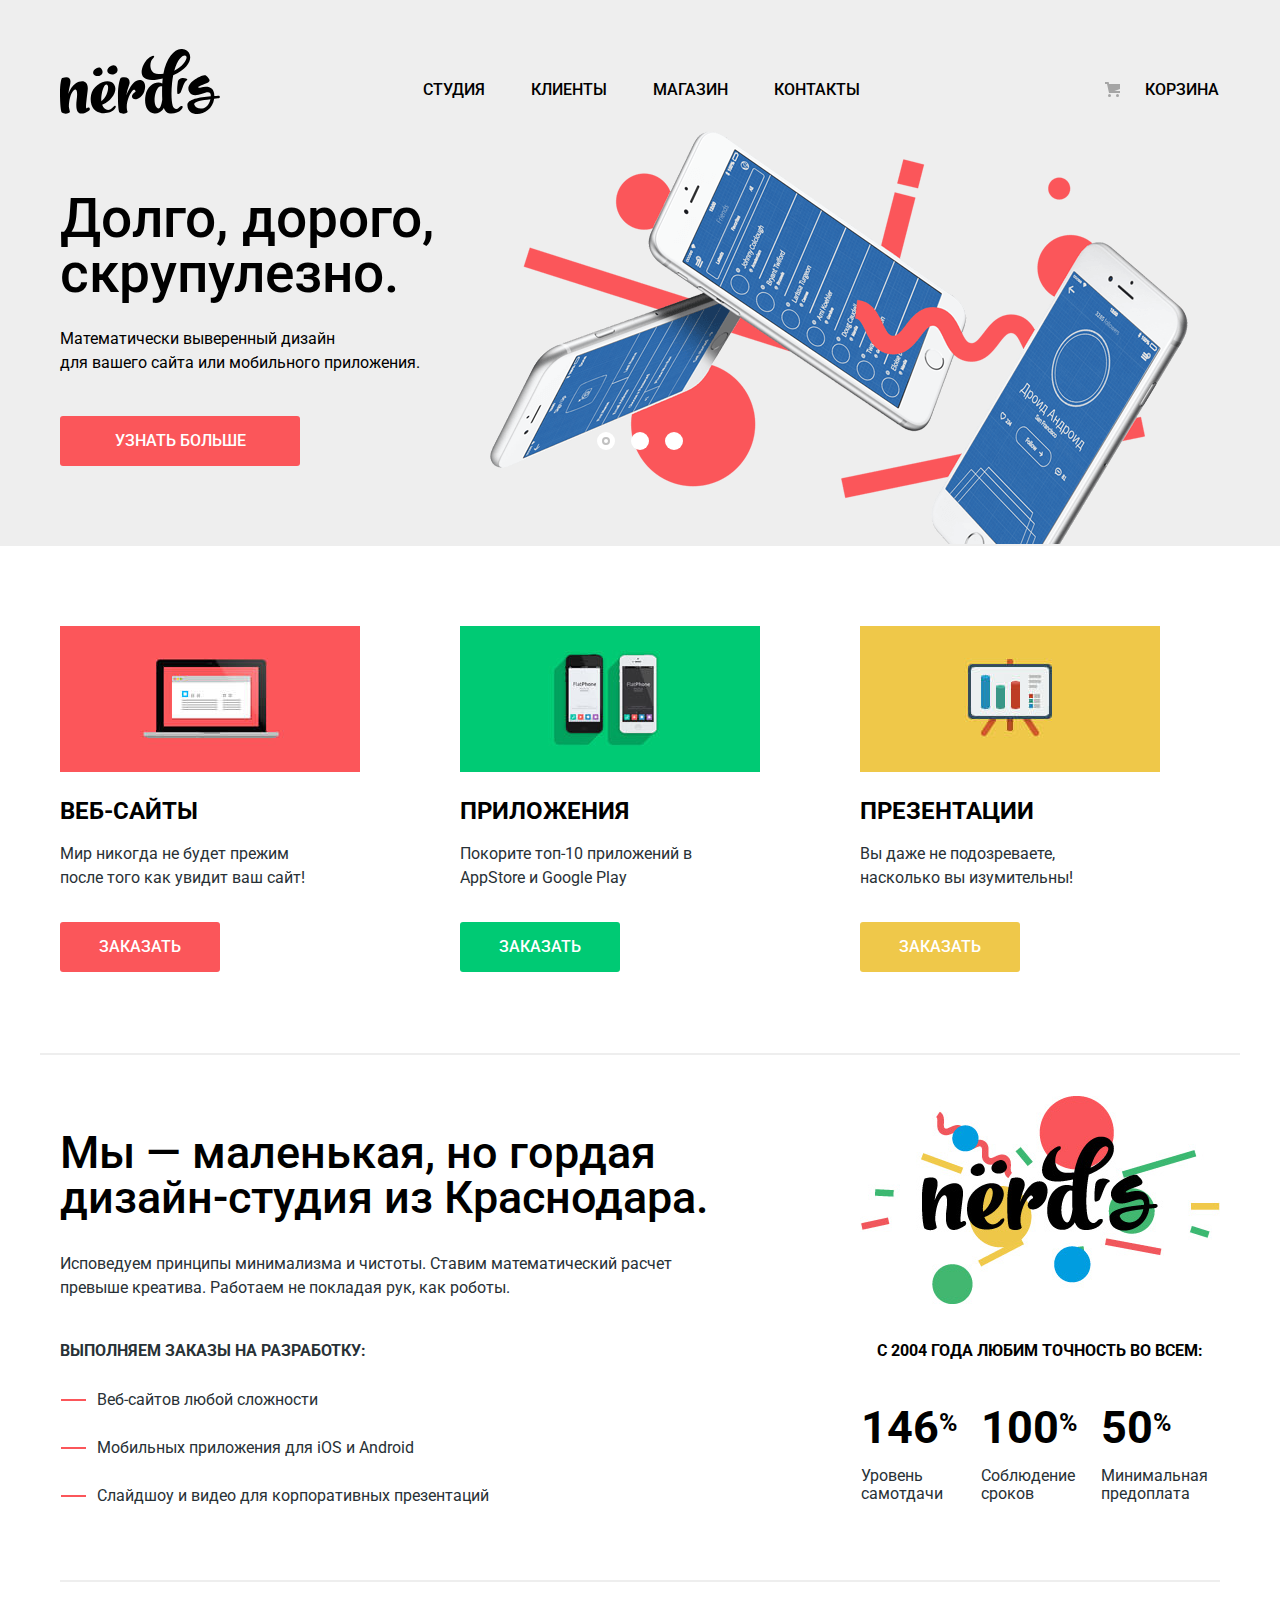
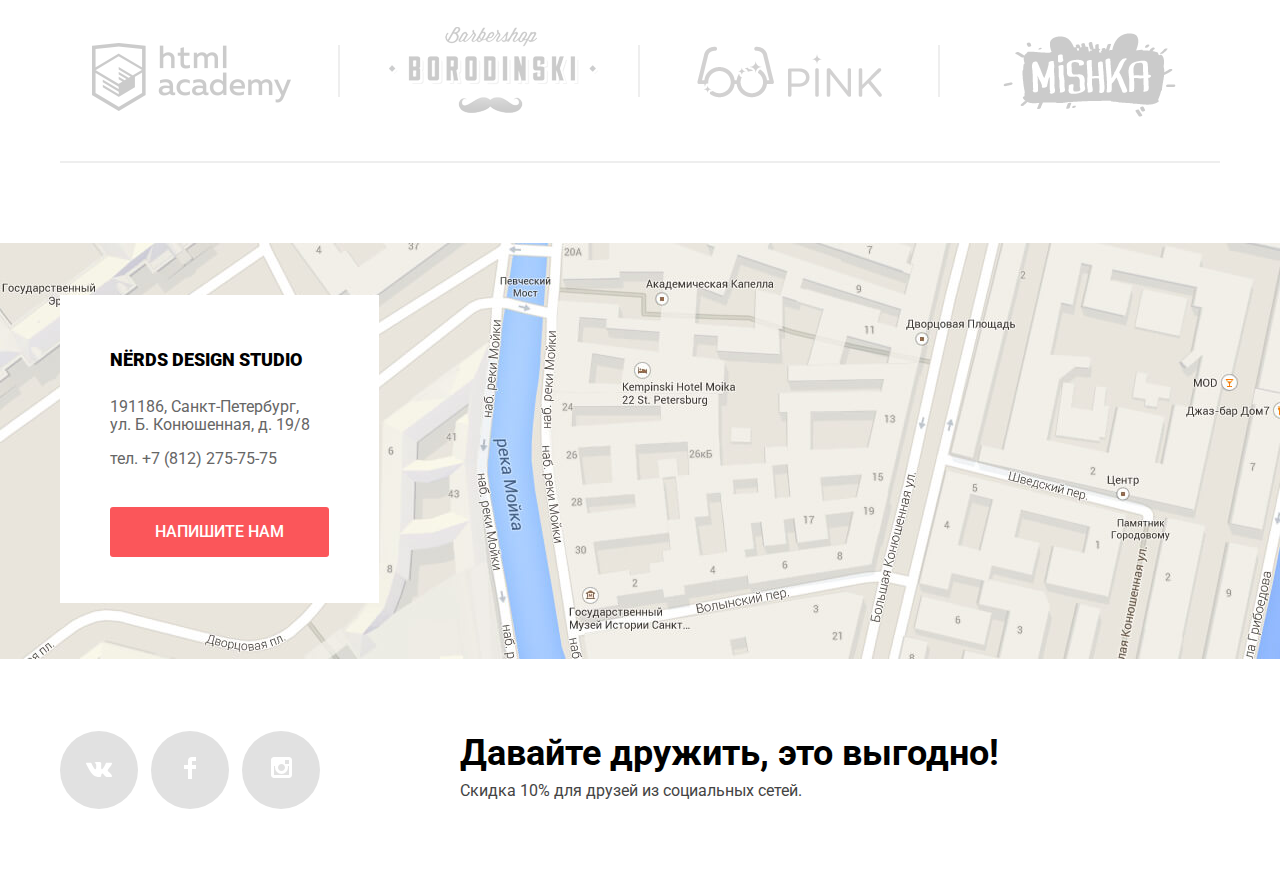
==== commit 719f7001: "Добавляет правки финал 3" ====
--- a/index.html
+++ b/index.html
@@ -183,11 +183,11 @@
 	<h2 class="message-title">Напишите нам</h2>
 	<form class="message-form" action="https://echo.htmlacademy.ru" method="post">
 		<div class="message-wrapper" >
-			<label class="message-item" for="message-name">Ваше имя</label>
+			<label class="message-item" for="message-name">Ваше имя:</label>
 			<input type="text" name="login" id="message-name" placeholder="Имя Фамилия">
 		</div>
 		<div class="message-wrapper">
-			<label class="message-item" for="message-email">Ваш e-mail</label>
+			<label class="message-item" for="message-email">Ваш e-mail:</label>
 			<input type="email" name="e-mail" id="message-email" placeholder="email@example.com">
 		</div>
 		<div class="message-wrapper message-wrapper-text">
--- a/css/style.min.css
+++ b/css/style.min.css
@@ -1 +1 @@
-body{margin:0;padding:0;min-width:1200px;font-family:"Roboto",Arial,sans-serif;font-size:16px;line-height:24px;font-weight:400;color:#000}a{text-decoration:none}img{max-width:100%;height:auto}.visually-hidden{position:absolute;width:1px;height:1px;margin:-1px;border:0;padding:0;white-space:nowrap;-webkit-clip-path:inset(100%);clip-path:inset(100%);clip:rect(0 0 0 0);overflow:hidden}.container{width:1200px;margin:0 auto;padding:0 20px;-webkit-box-sizing:border-box;box-sizing:border-box}.main-header{font-size:16px;line-height:30px;background-color:#eee}.main-navigation{display:-webkit-box;display:-ms-flexbox;display:flex;-webkit-box-orient:vertical;-webkit-box-direction:normal;-ms-flex-direction:column;flex-direction:column;-webkit-box-align:center;-ms-flex-align:center;align-items:center}.main-header-logo{width:160px;height:65px;padding-right:80px;padding-top:49px}.main-header-logo:hover,.main-header-logo:focus{opacity:.8}.main-header-logo:active{opacity:.3}.main-navigation-wrapper{width:100%;margin-bottom:0;background-color:#eee}.main-navigation-wrapper .container{display:-webkit-box;display:-ms-flexbox;display:flex;-webkit-box-pack:justify;-ms-flex-pack:justify;justify-content:space-between}.site-navigation,.user-navigation{padding:0;list-style:none}.site-navigation{position:relative;display:-webkit-box;display:-ms-flexbox;display:flex;-ms-flex-wrap:wrap;flex-wrap:wrap;width:560px;padding-top:34px}.site-navigation-current::after{content:"";position:absolute;bottom:-5px;left:253px;width:74px;height:2px;background-color:#fb565a}.user-navigation{display:-webkit-box;display:-ms-flexbox;display:flex;max-width:160px}.site-navigation a,.user-navigation a{display:block;padding-top:25px;padding-right:23px;padding-bottom:0;padding-left:23px;vertical-align:middle;font-size:16px;line-height:30px;font-weight:500;color:#000;text-transform:uppercase}.site-navigation a:hover,.site-navigation a:focus,.user-navigation a:hover,.user-navigation a:focus{color:#fb565a}.site-navigation a:active,.user-navigation a:active{color:#a6a6a6}.user-navigation .cart-link{position:relative;padding-left:62px;padding-top:34px}.cart-link::before{content:"";position:absolute;top:66px;left:45px;width:15px;height:15px;background-image:url(../img/cart-icon.svg);background-repeat:no-repeat;background-position:0 0;opacity:.3}.slider{position:relative;background-color:#eee;margin-bottom:80px}.slider-controls{position:absolute;left:50%;bottom:104px;z-index:4;width:160px;height:18px;text-align:center;font-size:0;-webkit-transform:translateX(-50%);-ms-transform:translateX(-50%);transform:translateX(-50%)}.slider-controls label{position:relative;display:inline-block;width:18px;height:18px;padding:8px;border-radius:50%;cursor:pointer}.slider-controls label::after{content:"";position:absolute;top:8px;left:8px;z-index:1;width:18px;height:18px;background:#fff;border-radius:50%}.slider-list{margin:0;padding:0;list-style:none}.slider-item{display:none;padding:70px 0 80px 0}.slider-item:nth-child(1){background-image:url(../img/slide1.png);background-repeat:no-repeat;background-position:99% -8px}.slider-item:nth-child(2){background-image:url(../img/slide2.png);background-repeat:no-repeat;background-position:100% 0}.slider-item:nth-child(3){background-image:url(../img/slide3.png);background-repeat:no-repeat;background-position:100% 20px}.product-1:checked~.slider-list .slider-item:nth-child(1){display:block}.product-2:checked~.slider-list .slider-item:nth-child(2){display:block}.product-3:checked~.slider-list .slider-item:nth-child(3){display:block}.product-1:focus~.slider-controls .slider-controls-item--1::after,.product-2:focus~.slider-controls .slider-controls-item--2::after,.product-3:focus~.slider-controls .slider-controls-item--3::after{outline:rgb(59,153,252) auto 1px}.product-1:checked~.slider-controls .slider-controls-item--1::before,.product-2:checked~.slider-controls .slider-controls-item--2::before,.product-3:checked~.slider-controls .slider-controls-item--3::before{content:"";position:absolute;left:50%;top:50%;z-index:2;width:4px;height:4px;margin:-4px;background-color:inherit;border:2px solid #c1c1c1;border-radius:50%}.slider-item h3{max-width:600px;margin:0;margin-bottom:26px;font-size:55px;line-height:55px;font-weight:500}.slider-item p{font-size:16px;line-height:24px;max-width:430px;margin:0;margin-bottom:41px}.button{display:block;width:240px;padding:16px 0;font-size:16px;line-height:18px;font-weight:500;color:#fff;text-transform:uppercase;text-align:center;vertical-align:middle;text-decoration:none;background-color:#fb565a;border-radius:3px;border:none}.button:hover,.button:focus{background-color:#e74246}.button:active{color:rgba(255,255,255,.3);background-color:#d7373b;-webkit-box-shadow:0 3px rgba(0,0,0,.1) inset;box-shadow:0 3px rgba(0,0,0,.1) inset}.services{border-bottom:2px solid #eee;padding-bottom:61px;margin-bottom:20px}.services-list{display:-webkit-box;display:-ms-flexbox;display:flex;-webkit-box-pack:center;-ms-flex-pack:center;justify-content:center;-ms-flex-wrap:wrap;flex-wrap:wrap;margin:0;padding:0;list-style:none}.services-item{width:300px;margin-right:100px;margin-bottom:20px}.services-item:last-child{margin-right:60px}.services-item h3{margin:0;padding:0;padding-top:17px;font-size:24px;line-height:30px;font-weight:700;text-transform:uppercase}.services-item p{padding-bottom:16px;width:260px;color:#283136}.services-list .button{width:160px}.button-apps{background-color:#00ca74}.button-apps:hover,.button-apps:focus{background-color:#00bc6c}.button-apps:active{background-color:#096}.button-presentation{background-color:#efc84a}.button-presentation:hover,.button-presentation:focus{background-color:#eab534}.button-presentation:active{background-color:#e5a722}.description{display:-webkit-box;display:-ms-flexbox;display:flex;-webkit-box-pack:justify;-ms-flex-pack:justify;justify-content:space-between;margin-top:41px;margin-bottom:72px}.about-us{width:660px}.statistic{width:360px}.about-us h2{margin:0;padding:0;padding-top:34px;padding-bottom:16px;font-size:45px;line-height:45px;font-weight:500}.about-us p{color:#283136}.orders{padding:0;padding-top:23px;font-size:16px;font-weight:700;line-height:24px;text-transform:uppercase}.orders-list{margin:0;margin-top:25px;padding:0;list-style:none}.orders-item{position:relative;margin-top:24px;padding-left:37px;color:#283136}.orders-item::before{content:"";position:absolute;top:11px;left:1px;width:25px;height:2px;background-color:#fb565a}.nerds-stat-logo{margin-bottom:28px}.statistic-table{border-collapse:collapse}.statistic-list{margin-bottom:41px;text-transform:uppercase;font-weight:700}.statistic-table td{width:33.33%}.statistic-title td{padding-top:16px}.statistic-percents{font-size:45px;line-height:45px;font-weight:700}.statistic-percents sup{font-size:25px}.statistic-title{line-height:18px;color:#283136}.partners{margin:0 auto;margin-bottom:80px}.partners-list{position:relative;max-height:181px;padding:0;margin:0;display:-webkit-box;display:-ms-flexbox;display:flex;-webkit-box-pack:justify;-ms-flex-pack:justify;justify-content:space-between;-webkit-box-align:center;-ms-flex-align:center;align-items:center;list-style:none;border-bottom:2px solid #eee;border-top:2px solid #eee}.partners-item a{display:block;text-indent:-9999px}.partners-list img{display:block;margin-bottom:25px}.partners-item a{opacity:.2}.partners-item a:hover,.partners-item a:focus{opacity:1}.partners-item a:active{opacity:.1}.partners-item:not(:first-child)::after{content:"";position:absolute;top:65px;width:2px;height:52px;background-color:#eee}.contacts-wrapper{position:relative;width:1160px;margin:0 auto;padding:0 20px}.contacts-wrapper-info{position:absolute;top:52px;left:20px;width:319px;min-height:308px;background-color:#fff}.map iframe{min-width:1160px;width:100%;height:416px;margin:0 auto;padding:0;border:none;background-image:url(../img/index-map.jpg)}.contact-info{margin:0;padding:0;font-size:18px;line-height:30px;font-weight:700;padding:50px 50px 7px 50px}.contact-addr,.contact-phone{padding-left:50px;line-height:18px;color:#666}.contacts-button{width:219px;margin:39px 40px 20px 50px}.header-container{display:-webkit-box;display:-ms-flexbox;display:flex;-webkit-box-pack:center;-ms-flex-pack:center;justify-content:center;background-color:#eee;padding-bottom:70px;margin-bottom:55px}.header-container h1{font-size:55px;line-height:55px;font-weight:500;width:760px;padding-top:34px;padding-left:27px}.content-columns{display:-webkit-box;display:-ms-flexbox;display:flex;-webkit-box-pack:justify;-ms-flex-pack:justify;justify-content:space-between}.filters{width:260px}.main-content{width:760px}.content-list{display:-webkit-box;display:-ms-flexbox;display:flex;-ms-flex-wrap:wrap;flex-wrap:wrap;-webkit-box-pack:justify;-ms-flex-pack:justify;justify-content:space-between;list-style:none;margin:0;padding:0;margin-bottom:25px}.filter fieldset{margin:0;padding:0;border:none}.range-filter{width:260px;margin-top:49px;margin-bottom:56px}.filter legend{font-size:18px;line-height:30px;font-weight:700;text-transform:uppercase}.range-controls{position:relative;height:41px;margin-bottom:15px;padding-top:39px;padding-right:20px;padding-left:20px;background-color:#f1f1f1;border-radius:5px}.range-controls .scale{height:2px;background:#d7dcde}.range-controls .bar{width:70%;height:2px;background:#00ca74}.range-controls .toggle{position:absolute;top:31px;left:0;width:4px;height:4px;padding:0;border:8px solid #fff;background-color:#ababab;-webkit-box-shadow:0 2px 1px 0 #cfcfcf;box-shadow:0 2px 1px 0 #cfcfcf;border-radius:50%;cursor:pointer}.range-controls .toggle-min{left:18px}.range-controls .toggle-max{left:160px}.price-controls{font-size:0}.price-controls label{display:inline-block;vertical-align:middle;width:50%;font-size:16px;text-transform:uppercase}.price-controls input{width:60px;padding:8px 10px;margin-left:10px;font-family:Roboto,Arial,sans-serif;font-size:16px;text-align:center;color:#283136;border:none;border-radius:5px;background:#f1f1f1}.max-price{text-align:right}.filter ul{padding:0;margin:0;list-style:none;line-height:20px;color:#283136}.filter-input:hover + label,.filter-input:focus + label{color:#000}.filter-input:disabled + label{color:#000;opacity:.3}.filter-button{width:260px;line-height:18px;color:#000;text-transform:uppercase;background-color:#eee}.filter-button:hover,.filter-button:focus{background-color:#dfdfdf}.filter-button:active{color:rgba(0,0,0,.3);background-color:#d5d5d5}.grid-item input[type="radio"]{padding:0;margin:0;opacity:0}.grid-item label{position:relative;padding-left:5px;vertical-align:middle}.grid-list{padding:0;margin:0;margin-top:16px;margin-bottom:25px}.grid-item{padding-left:14px;padding-bottom:19px}.grid-item label::before{content:"";display:inline-block;vertical-align:middle;position:absolute;left:-30px;top:-3px;width:25px;height:25px;background-image:url(../img/radio-off.svg);background-repeat:no-repeat;opacity:.4}.grid-item input[type="radio"]:checked + label::before{content:"";display:inline-block;vertical-align:middle;position:absolute;left:-30px;top:-3px;width:25px;height:25px;background-image:url(../img/radio-on.svg);background-repeat:no-repeat;opacity:.4}.grid-item input[type="radio"]:hover + label::before,.grid-item input[type="radio"]:focus + label::before{opacity:1;color:#000}.grid-item input[type="radio"]:disabled + label::before{opacity:.3}.features-item input[type="checkbox"]{padding:0;margin:0;opacity:0}.features-item label{position:relative;padding-left:5px;vertical-align:middle}.features-list{padding:0;margin:0;margin-top:16px;margin-bottom:31px}.features-item{padding-left:15px;padding-bottom:19px}.features-item label::before{content:"";display:inline-block;vertical-align:middle;position:absolute;left:-31px;top:-2px;width:23px;height:23px;background-image:url(../img/checkbox-off.svg);background-repeat:no-repeat;opacity:.4}.features-item input[type="checkbox"]:checked + label::before{content:"";display:inline-block;vertical-align:middle;position:absolute;left:-31px;top:-2px;width:27px;height:23px;background-image:url(../img/checkbox-on.svg);background-repeat:no-repeat;opacity:.4}.features-item input[type="checkbox"]:hover + label::before,.features-item input[type="checkbox"]:focus + label::before{opacity:1;color:#000}.features-item input[type="checkbox"]:disabled + label::before{opacity:.3}.sorting{position:relative;display:-webkit-box;display:-ms-flexbox;display:flex;-webkit-box-pack:justify;-ms-flex-pack:justify;justify-content:space-between;padding-top:5px;padding-bottom:56px}.sort-content{display:-webkit-box;display:-ms-flexbox;display:flex;-webkit-box-pack:start;-ms-flex-pack:start;justify-content:flex-start;margin:0;padding:0;width:360px;list-style:none;text-transform:uppercase;font-size:14px;line-height:18px}.sort{margin:0;font-size:18px;line-height:18px;font-weight:700;text-transform:uppercase}.sort-content-item{padding-right:26px}.sort-button{color:#b2b2b2}.sort-button-active{color:#000}.sort-button:hover,.sort-button:focus{color:#666}.sort-button:active{color:#000}.sort-button-down{position:absolute;width:11px;height:10px;top:9px;right:29px;background-image:url(../img/icon-down-dir.svg);background-repeat:no-repeat}.sort-button-up{position:absolute;width:11px;height:10px;top:9px;right:0;background-image:url(../img/icon-up-dir.svg);background-repeat:no-repeat;opacity:.2}.sort-down a,.sort-up a{display:block;text-indent:-9999px}.sort-button-down:hover,.sort-button-down:focus,.sort-button-up:hover,.sort-button-up:focus{opacity:.5}.sort-button-down:active{opacity:1}.sort-button-up:active{opacity:1}.content-item h3{margin:0;padding:0;padding-top:25px;padding-bottom:15px;font-size:18px;line-height:30px;font-weight:700;text-transform:uppercase}.content-item p{margin:0;padding:0;padding-bottom:31px;padding-left:5px;padding-right:5px;width:240px;text-align:center;font-size:16px;line-height:18px;color:#666}.content-button{width:200px;margin-bottom:49px}.content-item{position:relative;width:360px;margin-bottom:27px;padding-top:40px}.content-item:hover{-webkit-box-shadow:0 6px 15px 0 rgba(0,1,1,.25);box-shadow:0 6px 15px 0 rgba(0,1,1,.25)}.content-item-wrapper::before{content:"";position:absolute;width:360px;height:40px;top:0;left:0;background:url(../img/browser.svg) no-repeat;opacity:.12}.content-item-wrapper:hover::before{opacity:1}.content-item-hidden{position:absolute;width:360px;bottom:0;left:0;background-color:#eee;display:none}.content-item:hover .content-item-hidden{display:-webkit-box;display:-ms-flexbox;display:flex;-webkit-box-orient:vertical;-webkit-box-direction:normal;-ms-flex-direction:column;flex-direction:column;-webkit-box-align:center;-ms-flex-align:center;align-items:center}.page-switch{display:-webkit-box;display:-ms-flexbox;display:flex;-ms-flex-wrap:wrap;flex-wrap:wrap;list-style:none;padding:0;margin:0;margin-bottom:60px}.page-item a{display:block;padding:13px 21px 13px 20px;margin-right:11px;color:#000;text-transform:uppercase;background-color:#eee;border-radius:3px}.page-item:last-child a{padding:13px 80px 13px 80px}.button-next{padding:0;margin:0;width:260px}.page-item a:hover,.page-item a:focus{-webkit-box-shadow:inset 0 0 0 3px #dfdfdf;box-shadow:inset 0 0 0 3px #dfdfdf;background-color:#dfdfdf}.page-item a:active{color:rgba(0,0,0,.3);background-color:#d5d5d5;-webkit-box-shadow:inset 0 3px rgba(0,0,0,.1);box-shadow:inset 0 3px rgba(0,0,0,.1)}.page-item-curent a{-webkit-box-shadow:inset 0 0 0 3px #dbdbdb;box-shadow:inset 0 0 0 3px #dbdbdb;background-color:#fff}.main-footer .container{display:-webkit-box;display:-ms-flexbox;display:flex}.social{margin:0;margin-right:140px}.social-friend{width:560px}.main-footer{margin:61px 0}.social-list{display:-webkit-box;display:-ms-flexbox;display:flex;-ms-flex-wrap:wrap;flex-wrap:wrap;-webkit-box-pack:justify;-ms-flex-pack:justify;justify-content:space-between;width:260px;margin:0 auto;padding:0;list-style:none}.social-list a{display:block;text-indent:-9999px;text-decoration:none}.social-list svg{display:block;margin:0 auto;padding:0;padding-top:5px}.social-button{display:-webkit-box;display:-ms-flexbox;display:flex;-webkit-box-align:center;-ms-flex-align:center;align-items:center;-webkit-box-pack:center;-ms-flex-pack:center;justify-content:center;width:78px;height:78px;background-color:#e1e1e1;border-radius:50%}.social-button:hover,.social-button:focus{background-color:#e74246;-webkit-transition:0.5s;-o-transition:0.5s;transition:0.5s}.social-button:active path{fill:#e37376;background-color:#d7373b}.social-title{margin:0;margin-top:4px;padding:0;font-size:36px;line-height:36px;font-weight:700}.social-description{margin:0;margin-top:9px;padding:0;line-height:22px;color:#444}@-webkit-keyframes fadein{0%{-webkit-transform:scale(50%,50%);transform:scale(50%,50%);opacity:0}100%{-webkit-transform:scale(50%,50%);transform:scale(50%,50%);opacity:1}}@keyframes fadein{0%{-webkit-transform:scale(50%,50%);transform:scale(50%,50%);opacity:0}100%{-webkit-transform:scale(50%,50%);transform:scale(50%,50%);opacity:1}}@-webkit-keyframes shake{0%,100%{-webkit-transform:translate(-50%,-50%);transform:translate(-50%,-50%)}10%,30%,50%,70%,90%{-webkit-transform:translate(-49.8%,-49.8%);transform:translate(-49.8%,-49.8%)}20%,40%,60%,80%{-webkit-transform:translate(-50.2%,-50.2%);transform:translate(-50.2%,-50.2%)}}@keyframes shake{0%,100%{-webkit-transform:translate(-50%,-50%);transform:translate(-50%,-50%)}10%,30%,50%,70%,90%{-webkit-transform:translate(-49.8%,-49.8%);transform:translate(-49.8%,-49.8%)}20%,40%,60%,80%{-webkit-transform:translate(-50.2%,-50.2%);transform:translate(-50.2%,-50.2%)}}.modal{width:760px;margin:0 auto;position:fixed;z-index:5;top:50%;left:50%;-webkit-transform:translate(-50%,-50%);-ms-transform:translate(-50%,-50%);transform:translate(-50%,-50%);background-color:#fff;padding:62px 100px 84px 100px;-webkit-box-shadow:0 20px 40px 0 rgba(0,1,1,.75);box-shadow:0 20px 40px 0 rgba(0,1,1,.75);display:none}.modal-show{display:block;-webkit-animation:fadein 0.6s;animation:fadein 0.6s}.modal-error{-webkit-animation:shake 0.6s;animation:shake 0.6s}.modal-close{position:absolute;top:72px;left:841px;font-size:0;border:none;background:transparent;cursor:pointer}.modal-close path{fill:rgba(251,86,90,.3)}.modal-close:hover path,.modal-close:focus path{fill:rgba(251,86,90,1)}.modal-close:active path{fill:rgba(251,86,90,.1)}.message-form{display:-webkit-box;display:-ms-flexbox;display:flex;-ms-flex-wrap:wrap;flex-wrap:wrap;-webkit-box-pack:justify;-ms-flex-pack:justify;justify-content:space-between}.message-wrapper{display:-webkit-box;display:-ms-flexbox;display:flex;-webkit-box-orient:vertical;-webkit-box-direction:normal;-ms-flex-direction:column;flex-direction:column;width:360px}.message-title{margin:0;margin-bottom:40px;padding:0;font-size:45px;line-height:45px;font-weight:500}.message-wrapper-text{margin-top:30px;width:100%}.message-item{margin-bottom:10px;line-height:18px;font-weight:700}.message-wrapper input{margin:0;padding:16px;font:inherit;line-height:18px;border:none;border-radius:3px solid d7dcde;-webkit-box-shadow:inset 2px 2px 0 0 #d7dcde,inset -2px -2px 0 0 #d7dcde;box-shadow:inset 2px 2px 0 0 #d7dcde,inset -2px -2px 0 0 #d7dcde}.message-wrapper input:hover{-webkit-box-shadow:inset 2px 2px 0 0 #b4b9bb,inset -2px -2px 0 0 #b4b9bb;box-shadow:inset 2px 2px 0 0 #b4b9bb,inset -2px -2px 0 0 #b4b9bb}.message-wrapper input:focus{-webkit-box-shadow:inset 2px 2px 0 0 #000000,inset -2px -2px 0 0 #000;box-shadow:inset 2px 2px 0 0 #000000,inset -2px -2px 0 0 #000}.message-wrapper input:invalid{-webkit-box-shadow:inset 2px 2px 0 0 #e74246,inset -2px -2px 0 0 #e74246;box-shadow:inset 2px 2px 0 0 #e74246,inset -2px -2px 0 0 #e74246;color:#e74246}.message-wrapper textarea{font:inherit;font-size:16px;line-height:18px;padding-left:15px;padding-top:10px;resize:none}.modal-button-send{margin-top:42px;width:260px}+body{margin:0;padding:0;min-width:1200px;font-family:"Roboto",Arial,sans-serif;font-size:16px;line-height:24px;font-weight:400;color:#000}a{text-decoration:none}img{max-width:100%;height:auto}.visually-hidden{position:absolute;width:1px;height:1px;margin:-1px;border:0;padding:0;white-space:nowrap;-webkit-clip-path:inset(100%);clip-path:inset(100%);clip:rect(0 0 0 0);overflow:hidden}.container{width:1200px;margin:0 auto;padding:0 20px;-webkit-box-sizing:border-box;box-sizing:border-box}.main-header{font-size:16px;line-height:30px;background-color:#eee}.main-navigation{display:-webkit-box;display:-ms-flexbox;display:flex;-webkit-box-orient:vertical;-webkit-box-direction:normal;-ms-flex-direction:column;flex-direction:column;-webkit-box-align:center;-ms-flex-align:center;align-items:center}.main-header-logo{width:160px;height:65px;padding-right:80px;padding-top:49px}.main-header-logo:hover,.main-header-logo:focus{opacity:.8}.main-header-logo:active{opacity:.3}.main-navigation-wrapper{width:100%;margin-bottom:0;background-color:#eee}.main-navigation-wrapper .container{display:-webkit-box;display:-ms-flexbox;display:flex;-webkit-box-pack:justify;-ms-flex-pack:justify;justify-content:space-between}.site-navigation,.user-navigation{padding:0;list-style:none}.site-navigation{position:relative;display:-webkit-box;display:-ms-flexbox;display:flex;-ms-flex-wrap:wrap;flex-wrap:wrap;width:560px;padding-top:34px}.site-navigation-current::after{content:"";position:absolute;bottom:-5px;left:253px;width:74px;height:2px;background-color:#fb565a}.user-navigation{display:-webkit-box;display:-ms-flexbox;display:flex;max-width:160px}.site-navigation a,.user-navigation a{display:block;padding-top:25px;padding-right:23px;padding-bottom:0;padding-left:23px;vertical-align:middle;font-size:16px;line-height:30px;font-weight:500;color:#000;text-transform:uppercase}.site-navigation a:hover,.site-navigation a:focus,.user-navigation a:hover,.user-navigation a:focus{color:#fb565a}.site-navigation a:active,.user-navigation a:active{color:#a6a6a6}.user-navigation .cart-link{position:relative;padding-left:62px;padding-top:34px}.cart-link::before{content:"";position:absolute;top:66px;left:45px;width:15px;height:15px;background-image:url(../img/cart-icon.svg);background-repeat:no-repeat;background-position:0 0;opacity:.3}.slider{position:relative;background-color:#eee;margin-bottom:80px}.slider-controls{position:absolute;left:50%;bottom:104px;z-index:4;width:160px;height:18px;text-align:center;font-size:0;-webkit-transform:translateX(-50%);-ms-transform:translateX(-50%);transform:translateX(-50%)}.slider-controls label{position:relative;display:inline-block;width:18px;height:18px;padding:8px;border-radius:50%;cursor:pointer}.slider-controls label::after{content:"";position:absolute;top:8px;left:8px;z-index:1;width:18px;height:18px;background:#fff;border-radius:50%}.slider-list{margin:0;padding:0;list-style:none}.slider-item{display:none;padding:70px 0 80px 0}.slider-item:nth-child(1){background-image:url(../img/slide1.png);background-repeat:no-repeat;background-position:99% -8px}.slider-item:nth-child(2){background-image:url(../img/slide2.png);background-repeat:no-repeat;background-position:100% 0}.slider-item:nth-child(3){background-image:url(../img/slide3.png);background-repeat:no-repeat;background-position:100% 20px}.product-1:checked~.slider-list .slider-item:nth-child(1){display:block}.product-2:checked~.slider-list .slider-item:nth-child(2){display:block}.product-3:checked~.slider-list .slider-item:nth-child(3){display:block}.product-1:focus~.slider-controls .slider-controls-item--1::after,.product-2:focus~.slider-controls .slider-controls-item--2::after,.product-3:focus~.slider-controls .slider-controls-item--3::after{outline:rgb(59,153,252) auto 1px}.product-1:checked~.slider-controls .slider-controls-item--1::before,.product-2:checked~.slider-controls .slider-controls-item--2::before,.product-3:checked~.slider-controls .slider-controls-item--3::before{content:"";position:absolute;left:50%;top:50%;z-index:2;width:4px;height:4px;margin:-4px;background-color:inherit;border:2px solid #c1c1c1;border-radius:50%}.slider-item h3{max-width:600px;margin:0;margin-bottom:26px;font-size:55px;line-height:55px;font-weight:500}.slider-item p{font-size:16px;line-height:24px;max-width:430px;margin:0;margin-bottom:41px}.button{display:block;width:240px;padding:16px 0;font-size:16px;line-height:18px;font-weight:500;color:#fff;text-transform:uppercase;text-align:center;vertical-align:middle;text-decoration:none;background-color:#fb565a;border-radius:3px;border:none}.button:hover,.button:focus{background-color:#e74246}.button:active{color:rgba(255,255,255,.3);background-color:#d7373b;-webkit-box-shadow:0 3px rgba(0,0,0,.1) inset;box-shadow:0 3px rgba(0,0,0,.1) inset}.services{border-bottom:2px solid #eee;padding-bottom:61px;margin-bottom:20px}.services-list{display:-webkit-box;display:-ms-flexbox;display:flex;-webkit-box-pack:center;-ms-flex-pack:center;justify-content:center;-ms-flex-wrap:wrap;flex-wrap:wrap;margin:0;padding:0;list-style:none}.services-item{width:300px;margin-right:100px;margin-bottom:20px}.services-item:last-child{margin-right:60px}.services-item h3{margin:0;padding:0;padding-top:17px;font-size:24px;line-height:30px;font-weight:700;text-transform:uppercase}.services-item p{padding-bottom:16px;width:260px;color:#283136}.services-list .button{width:160px}.button-apps{background-color:#00ca74}.button-apps:hover,.button-apps:focus{background-color:#00bc6c}.button-apps:active{background-color:#096}.button-presentation{background-color:#efc84a}.button-presentation:hover,.button-presentation:focus{background-color:#eab534}.button-presentation:active{background-color:#e5a722}.description{display:-webkit-box;display:-ms-flexbox;display:flex;-webkit-box-pack:justify;-ms-flex-pack:justify;justify-content:space-between;margin-top:41px;margin-bottom:72px}.about-us{width:660px}.statistic{width:360px}.about-us h2{margin:0;padding:0;padding-top:34px;padding-bottom:16px;font-size:45px;line-height:45px;font-weight:500}.about-us p{color:#283136}.orders{padding:0;padding-top:23px;font-size:16px;font-weight:700;line-height:24px;text-transform:uppercase}.orders-list{margin:0;margin-top:25px;padding:0;list-style:none}.orders-item{position:relative;margin-top:24px;padding-left:37px;color:#283136}.orders-item::before{content:"";position:absolute;top:11px;left:1px;width:25px;height:2px;background-color:#fb565a}.nerds-stat-logo{margin-bottom:28px}.statistic-table{border-collapse:collapse}.statistic-list{margin-bottom:41px;text-transform:uppercase;font-weight:700}.statistic-table td{width:33.33%}.statistic-title td{padding-top:16px}.statistic-percents{font-size:45px;line-height:45px;font-weight:700}.statistic-percents sup{font-size:25px}.statistic-title{line-height:18px;color:#283136}.partners{margin:0 auto;margin-bottom:80px}.partners-list{position:relative;padding:0;margin:0;display:-webkit-box;display:-ms-flexbox;display:flex;-webkit-box-pack:justify;-ms-flex-pack:justify;justify-content:space-between;-webkit-box-align:center;-ms-flex-align:center;align-items:center;-ms-flex-wrap:wrap;flex-wrap:wrap;list-style:none;border-bottom:2px solid #eee;border-top:2px solid #eee}.partners-item a{display:block;text-indent:-9999px}.partners-list img{display:block;margin-top:-25px}.partners-item a{opacity:.2}.partners-item a:hover,.partners-item a:focus{opacity:1}.partners-item a:active{opacity:.1}.partners-list li{position:relative}.partners-list li:not(:last-child)::after{content:"";position:absolute;top:63px;right:-20px;width:2px;height:52px;background-color:#eee}.contacts-wrapper{position:relative;width:1160px;margin:0 auto;padding:0 20px}.contacts-wrapper-info{position:absolute;top:52px;left:20px;width:319px;min-height:308px;background-color:#fff}.map iframe{min-width:1160px;width:100%;height:416px;margin:0 auto;padding:0;border:none;background-image:url(../img/index-map.jpg)}.contact-info{margin:0;padding:0;font-size:18px;line-height:30px;font-weight:700;padding:50px 50px 7px 50px}.contact-addr,.contact-phone{padding-left:50px;line-height:18px;color:#666}.contacts-button{width:219px;margin:39px 40px 20px 50px}.header-container{display:-webkit-box;display:-ms-flexbox;display:flex;-webkit-box-pack:center;-ms-flex-pack:center;justify-content:center;background-color:#eee;padding-bottom:70px;margin-bottom:55px}.header-container h1{font-size:55px;line-height:55px;font-weight:500;width:760px;padding-top:34px;padding-left:27px}.content-columns{display:-webkit-box;display:-ms-flexbox;display:flex;-webkit-box-pack:justify;-ms-flex-pack:justify;justify-content:space-between}.filters{width:260px}.main-content{width:760px}.content-list{display:-webkit-box;display:-ms-flexbox;display:flex;-ms-flex-wrap:wrap;flex-wrap:wrap;-webkit-box-pack:justify;-ms-flex-pack:justify;justify-content:space-between;list-style:none;margin:0;padding:0;margin-bottom:25px}.filter fieldset{margin:0;padding:0;border:none}.range-filter{width:260px;margin-top:49px;margin-bottom:56px}.filter legend{font-size:18px;line-height:30px;font-weight:700;text-transform:uppercase}.range-controls{position:relative;height:41px;margin-bottom:15px;padding-top:39px;padding-right:20px;padding-left:20px;background-color:#f1f1f1;border-radius:5px}.range-controls .scale{height:2px;background:#d7dcde}.range-controls .bar{width:70%;height:2px;background:#00ca74}.range-controls .toggle{position:absolute;top:31px;left:0;width:4px;height:4px;padding:0;border:8px solid #fff;background-color:#ababab;-webkit-box-shadow:0 2px 1px 0 #cfcfcf;box-shadow:0 2px 1px 0 #cfcfcf;border-radius:50%;cursor:pointer}.range-controls .toggle-min{left:18px}.range-controls .toggle-max{left:160px}.price-controls{font-size:0}.price-controls label{display:inline-block;vertical-align:middle;width:50%;font-size:16px;text-transform:uppercase}.price-controls input{width:60px;padding:8px 10px;margin-left:10px;font-family:Roboto,Arial,sans-serif;font-size:16px;text-align:center;color:#283136;border:none;border-radius:5px;background:#f1f1f1}.max-price{text-align:right}.filter ul{padding:0;margin:0;list-style:none;line-height:20px;color:#283136}.filter-input:hover + label,.filter-input:focus + label{color:#000}.filter-input:disabled + label{color:#000;opacity:.3}.filter-button{width:260px;line-height:18px;color:#000;text-transform:uppercase;background-color:#eee}.filter-button:hover,.filter-button:focus{background-color:#dfdfdf}.filter-button:active{color:rgba(0,0,0,.3);background-color:#d5d5d5}.grid-item input[type="radio"]{padding:0;margin:0;opacity:0}.grid-item label{position:relative;padding-left:5px;vertical-align:middle}.grid-list{padding:0;margin:0;margin-top:16px;margin-bottom:25px}.grid-item{padding-left:14px;padding-bottom:19px}.grid-item label::before{content:"";display:inline-block;vertical-align:middle;position:absolute;left:-30px;top:-3px;width:25px;height:25px;background-image:url(../img/radio-off.svg);background-repeat:no-repeat;opacity:.4}.grid-item input[type="radio"]:checked + label::before{content:"";display:inline-block;vertical-align:middle;position:absolute;left:-30px;top:-3px;width:25px;height:25px;background-image:url(../img/radio-on.svg);background-repeat:no-repeat;opacity:.4}.grid-item input[type="radio"]:hover + label::before,.grid-item input[type="radio"]:focus + label::before{opacity:1;color:#000}.grid-item input[type="radio"]:disabled + label::before{opacity:.3}.features-item input[type="checkbox"]{padding:0;margin:0;opacity:0}.features-item label{position:relative;padding-left:5px;vertical-align:middle}.features-list{padding:0;margin:0;margin-top:16px;margin-bottom:31px}.features-item{padding-left:15px;padding-bottom:19px}.features-item label::before{content:"";display:inline-block;vertical-align:middle;position:absolute;left:-31px;top:-2px;width:23px;height:23px;background-image:url(../img/checkbox-off.svg);background-repeat:no-repeat;opacity:.4}.features-item input[type="checkbox"]:checked + label::before{content:"";display:inline-block;vertical-align:middle;position:absolute;left:-31px;top:-2px;width:27px;height:23px;background-image:url(../img/checkbox-on.svg);background-repeat:no-repeat;opacity:.4}.features-item input[type="checkbox"]:hover + label::before,.features-item input[type="checkbox"]:focus + label::before{opacity:1;color:#000}.features-item input[type="checkbox"]:disabled + label::before{opacity:.3}.sorting{position:relative;display:-webkit-box;display:-ms-flexbox;display:flex;-webkit-box-pack:justify;-ms-flex-pack:justify;justify-content:space-between;padding-top:5px;padding-bottom:56px}.sort-content{display:-webkit-box;display:-ms-flexbox;display:flex;-webkit-box-pack:start;-ms-flex-pack:start;justify-content:flex-start;margin:0;padding:0;width:360px;list-style:none;text-transform:uppercase;font-size:14px;line-height:18px}.sort{margin:0;font-size:18px;line-height:18px;font-weight:700;text-transform:uppercase}.sort-content-item{padding-right:26px}.sort-button{color:#b2b2b2}.sort-button-active{color:#000}.sort-button:hover,.sort-button:focus{color:#666}.sort-button:active{color:#000}.sort-button-down{position:absolute;width:11px;height:10px;top:9px;right:29px;background-image:url(../img/icon-down-dir.svg);background-repeat:no-repeat}.sort-button-up{position:absolute;width:11px;height:10px;top:9px;right:0;background-image:url(../img/icon-up-dir.svg);background-repeat:no-repeat;opacity:.2}.sort-down a,.sort-up a{display:block;text-indent:-9999px}.sort-button-down:hover,.sort-button-down:focus,.sort-button-up:hover,.sort-button-up:focus{opacity:.5}.sort-button-down:active{opacity:1}.sort-button-up:active{opacity:1}.content-item h3{margin:0;padding:0;padding-top:25px;padding-bottom:15px;font-size:18px;line-height:30px;font-weight:700;text-transform:uppercase}.content-item p{margin:0;padding:0;padding-bottom:31px;padding-left:5px;padding-right:5px;width:240px;text-align:center;font-size:16px;line-height:18px;color:#666}.content-button{width:200px;margin-bottom:49px}.content-item{position:relative;width:360px;margin-bottom:27px;padding-top:40px}.content-item:hover{-webkit-box-shadow:0 6px 15px 0 rgba(0,1,1,.25);box-shadow:0 6px 15px 0 rgba(0,1,1,.25)}.content-item-wrapper::before{content:"";position:absolute;width:360px;height:40px;top:0;left:0;background:url(../img/browser.svg) no-repeat;opacity:.12}.content-item-wrapper:hover::before{opacity:1}.content-item-hidden{position:absolute;width:360px;bottom:0;left:0;background-color:#eee;display:none}.content-item:hover .content-item-hidden{display:-webkit-box;display:-ms-flexbox;display:flex;-webkit-box-orient:vertical;-webkit-box-direction:normal;-ms-flex-direction:column;flex-direction:column;-webkit-box-align:center;-ms-flex-align:center;align-items:center}.page-switch{display:-webkit-box;display:-ms-flexbox;display:flex;-ms-flex-wrap:wrap;flex-wrap:wrap;list-style:none;padding:0;margin:0;margin-bottom:60px}.page-item a{display:block;padding:13px 21px 13px 20px;margin-right:11px;color:#000;text-transform:uppercase;background-color:#eee;border-radius:3px}.page-item:last-child a{padding:13px 80px 13px 80px}.button-next{padding:0;margin:0;width:260px}.page-item a:hover,.page-item a:focus{-webkit-box-shadow:inset 0 0 0 3px #dfdfdf;box-shadow:inset 0 0 0 3px #dfdfdf;background-color:#dfdfdf}.page-item a:active{color:rgba(0,0,0,.3);background-color:#d5d5d5;-webkit-box-shadow:inset 0 3px rgba(0,0,0,.1);box-shadow:inset 0 3px rgba(0,0,0,.1)}.page-item-curent a{-webkit-box-shadow:inset 0 0 0 3px #dbdbdb;box-shadow:inset 0 0 0 3px #dbdbdb;background-color:#fff}.main-footer .container{display:-webkit-box;display:-ms-flexbox;display:flex}.social{margin:0;margin-right:140px}.social-friend{width:560px}.main-footer{margin:65px 0}.social-list{display:-webkit-box;display:-ms-flexbox;display:flex;-ms-flex-wrap:wrap;flex-wrap:wrap;-webkit-box-pack:justify;-ms-flex-pack:justify;justify-content:space-between;width:260px;margin:0 auto;padding:0;list-style:none}.social-list .social-button{display:block;text-indent:-9999px}.social-list svg{display:block;margin:0 auto;margin-top:2px}.social-list li:first-child svg{margin-top:7px}.social-button{display:-webkit-box;display:-ms-flexbox;display:flex;-webkit-box-align:center;-ms-flex-align:center;align-items:center;-webkit-box-pack:center;-ms-flex-pack:center;justify-content:center;width:78px;height:78px;background-color:#e1e1e1;border-radius:50%}.social-button:hover,.social-button:focus{background-color:#e74246;-webkit-transition:0.5s;-o-transition:0.5s;transition:0.5s}.social-button:active path{fill:#e37376;background-color:#d7373b}.social-title{margin:0;margin-top:4px;padding:0;font-size:36px;line-height:36px;font-weight:700}.social-description{margin:0;margin-top:9px;padding:0;line-height:22px;color:#444}@-webkit-keyframes fadein{0%{-webkit-transform:scale(50%,50%);transform:scale(50%,50%);opacity:0}100%{-webkit-transform:scale(50%,50%);transform:scale(50%,50%);opacity:1}}@keyframes fadein{0%{-webkit-transform:scale(50%,50%);transform:scale(50%,50%);opacity:0}100%{-webkit-transform:scale(50%,50%);transform:scale(50%,50%);opacity:1}}@-webkit-keyframes shake{0%,100%{-webkit-transform:translate(-50%,-50%);transform:translate(-50%,-50%)}10%,30%,50%,70%,90%{-webkit-transform:translate(-49.8%,-49.8%);transform:translate(-49.8%,-49.8%)}20%,40%,60%,80%{-webkit-transform:translate(-50.2%,-50.2%);transform:translate(-50.2%,-50.2%)}}@keyframes shake{0%,100%{-webkit-transform:translate(-50%,-50%);transform:translate(-50%,-50%)}10%,30%,50%,70%,90%{-webkit-transform:translate(-49.8%,-49.8%);transform:translate(-49.8%,-49.8%)}20%,40%,60%,80%{-webkit-transform:translate(-50.2%,-50.2%);transform:translate(-50.2%,-50.2%)}}.modal{width:760px;min-height:590px;margin:0 auto;position:fixed;z-index:5;top:50%;left:50%;-webkit-transform:translate(-50%,-50%);-ms-transform:translate(-50%,-50%);transform:translate(-50%,-50%);background-color:#fff;padding:0 100px;-webkit-box-shadow:0 20px 40px 0 rgba(0,1,1,.75);box-shadow:0 20px 40px 0 rgba(0,1,1,.75);display:none}.modal-show{display:block;-webkit-animation:fadein 0.6s;animation:fadein 0.6s}.modal-error{-webkit-animation:shake 0.6s;animation:shake 0.6s}.modal-close{position:absolute;top:77px;left:843px;font-size:0;border:none;background:transparent;cursor:pointer}.modal-close path{fill:rgba(251,86,90,.3)}.modal-close:hover path,.modal-close:focus path{fill:rgba(251,86,90,1)}.modal-close:active path{fill:rgba(251,86,90,.1)}.message-form{display:-webkit-box;display:-ms-flexbox;display:flex;-ms-flex-wrap:wrap;flex-wrap:wrap;-webkit-box-pack:justify;-ms-flex-pack:justify;justify-content:space-between}.message-wrapper{display:-webkit-box;display:-ms-flexbox;display:flex;-webkit-box-orient:vertical;-webkit-box-direction:normal;-ms-flex-direction:column;flex-direction:column;width:360px;margin-bottom:30px}.message-title{margin:0;padding:0;margin-top:67px;margin-bottom:40px;font-size:45px;line-height:45px;font-weight:500}.message-wrapper-text{margin-top:4px;margin-bottom:47px;width:100%}.message-item{margin-bottom:10px;line-height:18px;font-weight:700}.message-wrapper input{padding:15px;font:inherit;line-height:18px;border:none;border-radius:3px solid #d7dcde;-webkit-box-shadow:inset 2px 2px 0 0 #d7dcde,inset -2px -2px 0 0 #d7dcde;box-shadow:inset 2px 2px 0 0 #d7dcde,inset -2px -2px 0 0 #d7dcde}.message-wrapper input:hover{-webkit-box-shadow:inset 2px 2px 0 0 #b4b9bb,inset -2px -2px 0 0 #b4b9bb;box-shadow:inset 2px 2px 0 0 #b4b9bb,inset -2px -2px 0 0 #b4b9bb}.message-wrapper input:focus{-webkit-box-shadow:inset 2px 2px 0 0 red,inset -2px -2px 0 0 #000;box-shadow:inset 2px 2px 0 0 #000000,inset -2px -2px 0 0 #000}.message-wrapper input:invalid{-webkit-box-shadow:inset 2px 2px 0 0 #e74246,inset -2px -2px 0 0 #e74246;box-shadow:inset 2px 2px 0 0 #e74246,inset -2px -2px 0 0 #e74246;color:#e74246}.message-wrapper textarea{padding:15px;font:inherit;font-size:16px;line-height:18px;resize:none;border:none;border-radius:3px solid #d7dcde;-webkit-box-shadow:inset 2px 2px 0 0 #d7dcde,inset -2px -2px 0 0 #d7dcde;box-shadow:inset 2px 2px 0 0 #d7dcde,inset -2px -2px 0 0 #d7dcde}.message-wrapper textarea:hover{-webkit-box-shadow:inset 2px 2px 0 0 #b4b9bb,inset -2px -2px 0 0 #b4b9bb;box-shadow:inset 2px 2px 0 0 #b4b9bb,inset -2px -2px 0 0 #b4b9bb}.message-wrapper textarea:focus{-webkit-box-shadow:inset 2px 2px 0 0 red,inset -2px -2px 0 0 #000;box-shadow:inset 2px 2px 0 0 #000000,inset -2px -2px 0 0 #000}.modal-button-send{margin-bottom:84px;width:260px}